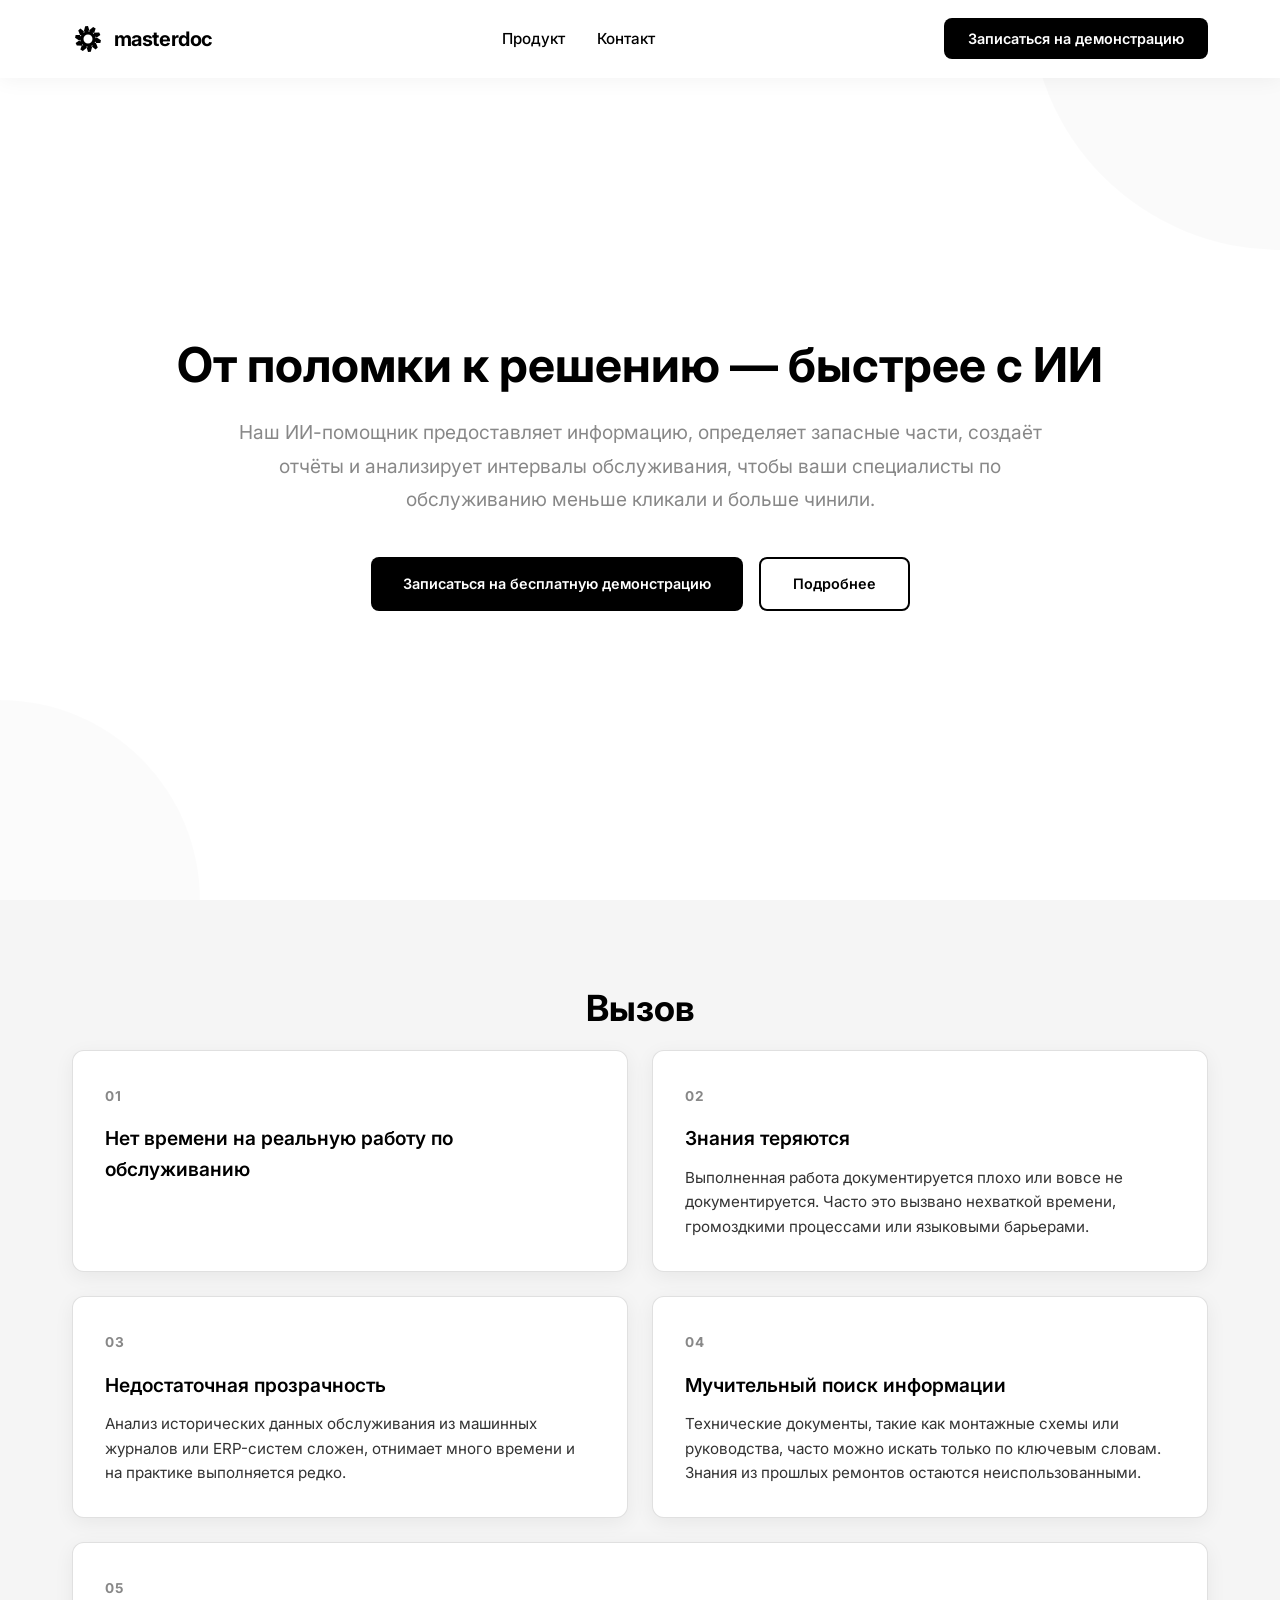
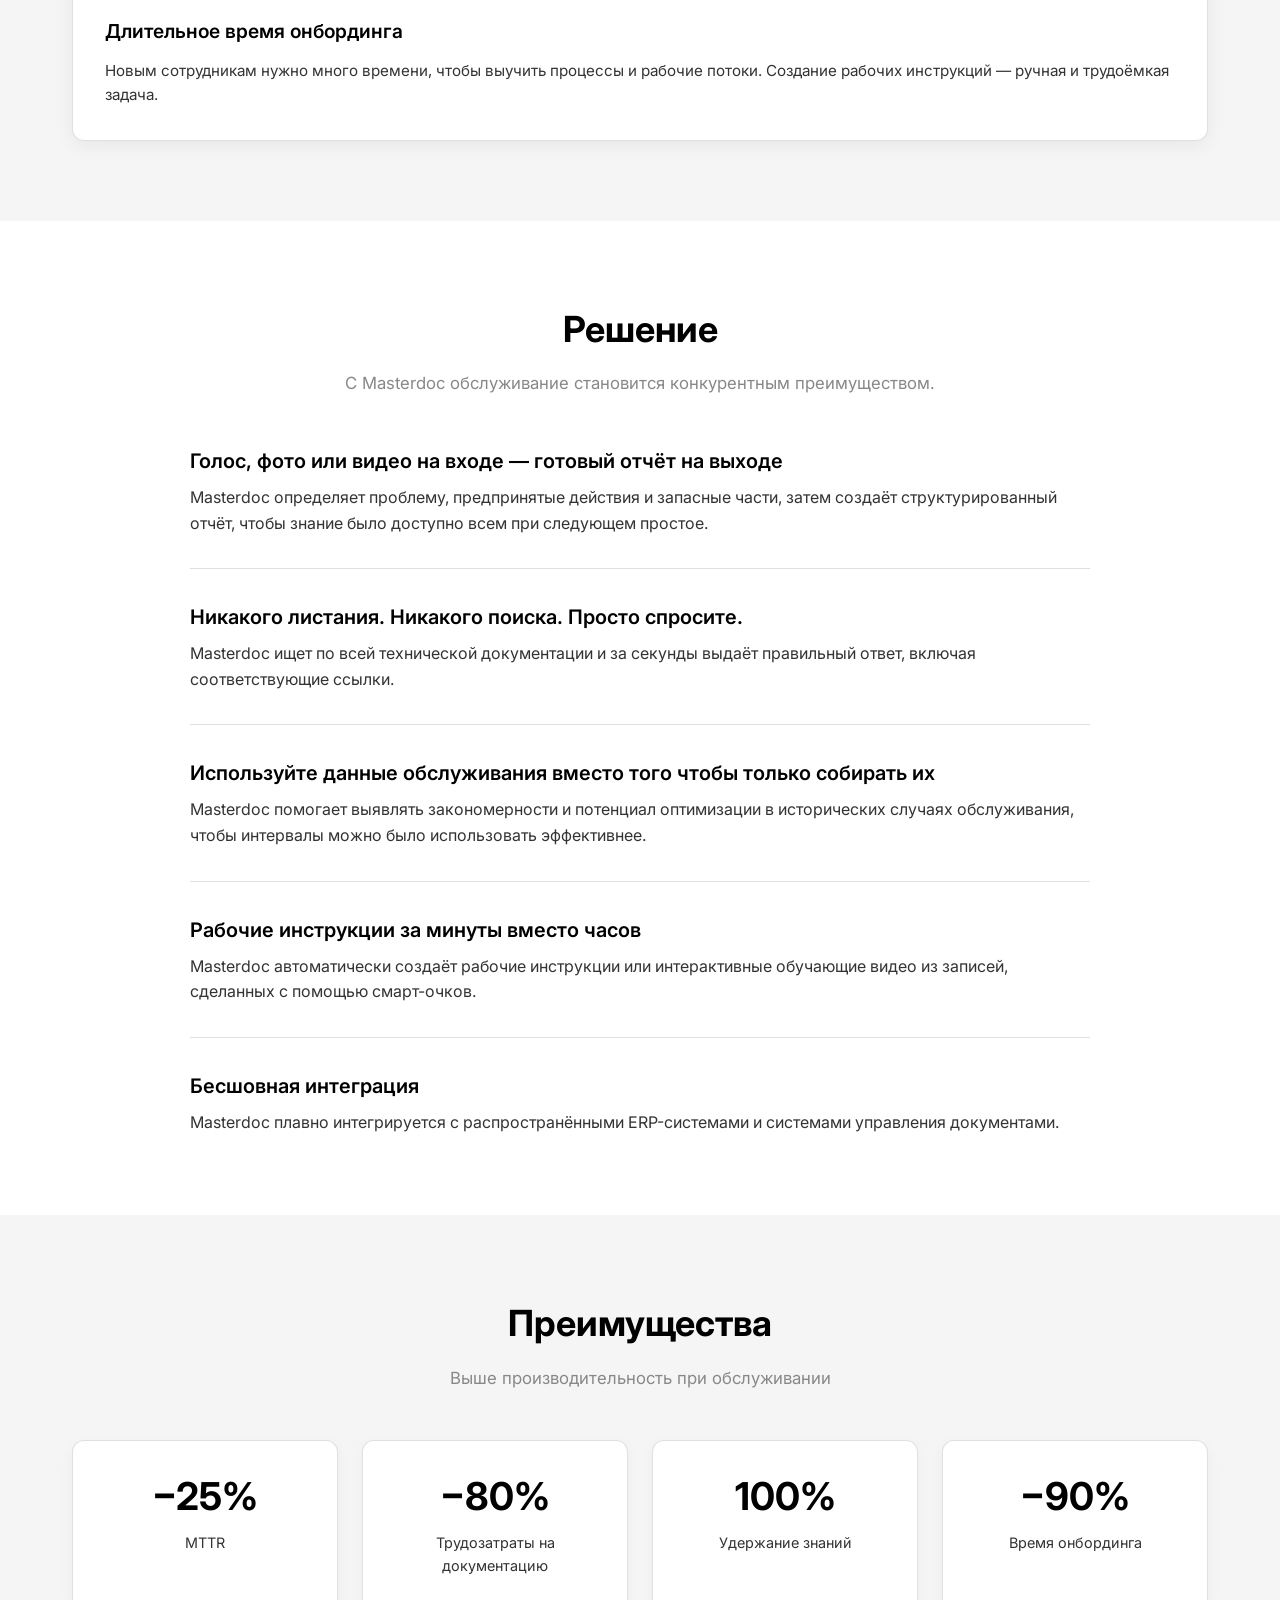
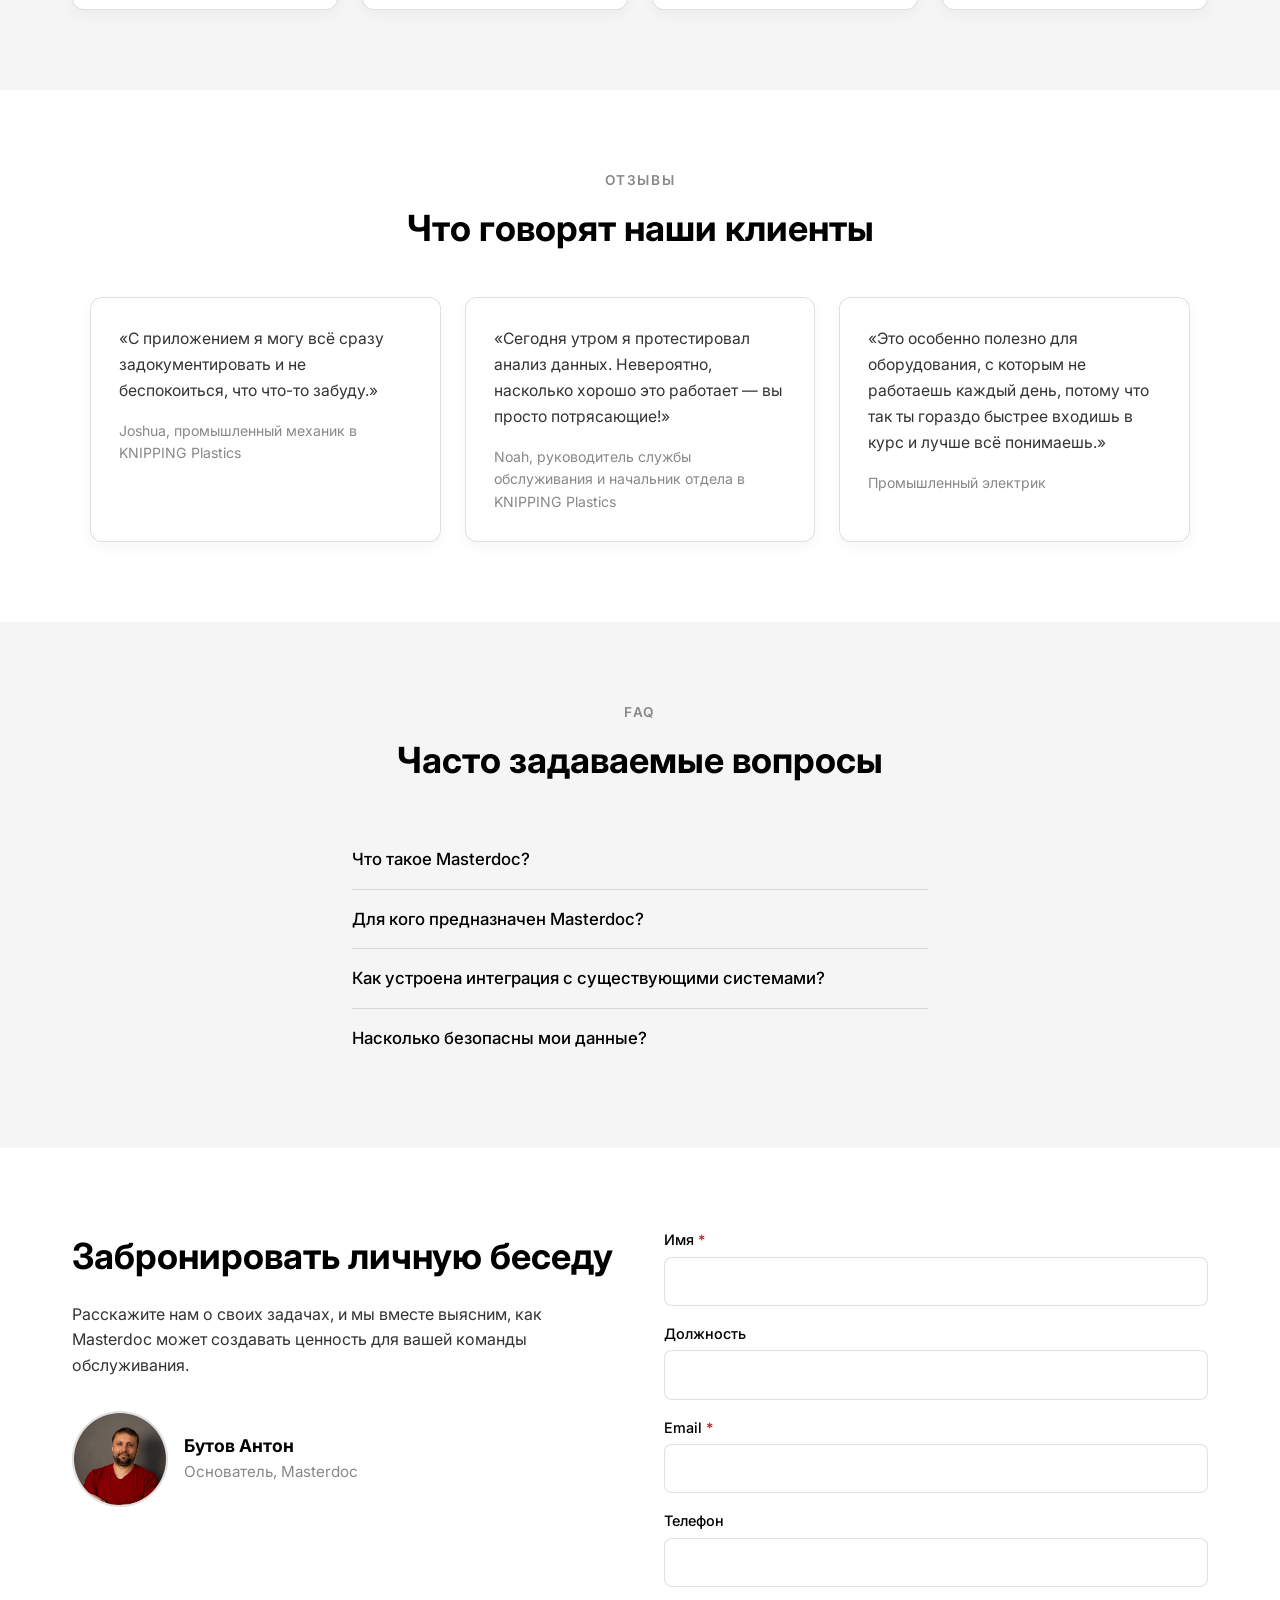
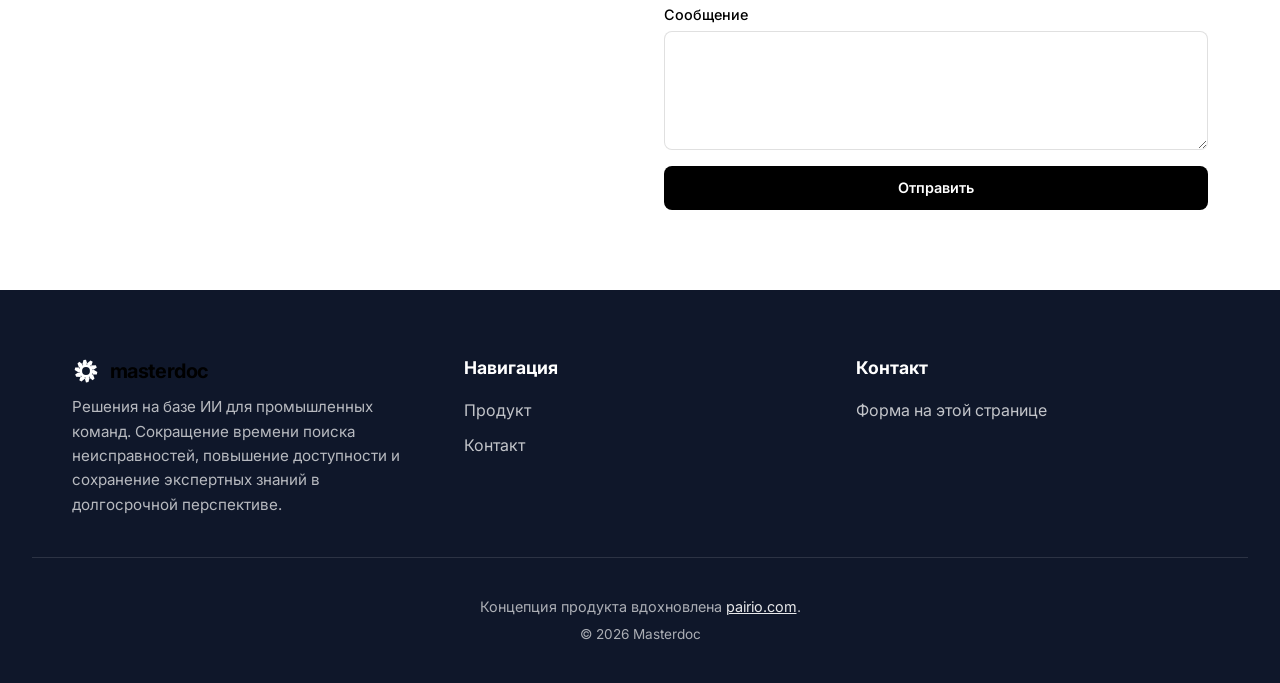
==== landing/index.html @ e567fb18 "feat: initial Masterdoc landing and CI deploy Add static site under landing/, nginx vhost template, " ====
<!DOCTYPE html>
<html lang="ru">
<head>
  <meta charset="UTF-8">
  <meta name="viewport" content="width=device-width, initial-scale=1.0">
  <title>Masterdoc — интеллектуальное обслуживание машин</title>
  <meta name="description" content="Решения на базе ИИ для промышленных команд. Сокращение времени поиска неисправностей, повышение доступности и сохранение экспертных знаний в долгосрочной перспективе.">
  <link rel="icon" type="image/svg+xml" href="assets/logo-mark.svg">
  <link rel="icon" href="favicon.ico" sizes="any">
  <link rel="icon" type="image/png" sizes="512x512" href="assets/icon-masterdoc-3d-bw.png">
  <link rel="apple-touch-icon" href="assets/favicon-192.png">
  <link rel="preconnect" href="https://fonts.googleapis.com">
  <link rel="preconnect" href="https://fonts.gstatic.com" crossorigin>
  <link href="https://fonts.googleapis.com/css2?family=Inter:wght@400;500;600;700&display=swap" rel="stylesheet">
  <link rel="stylesheet" href="styles.css">
</head>
<body>
  <a class="skip-link" href="#main-content">Перейти к содержанию</a>

  <header class="site-header">
    <nav class="nav" aria-label="Основная навигация">
      <a href="index.html" class="logo logo-with-mark" aria-label="Masterdoc — главная">
        <img src="assets/logo-mark.svg" alt="" width="32" height="38" decoding="async">
        <span>masterdoc</span>
      </a>
      <button type="button" class="mobile-menu-toggle" aria-label="Открыть меню" aria-expanded="false" aria-controls="nav-links">
        <span class="hamburger-line"></span>
        <span class="hamburger-line"></span>
        <span class="hamburger-line"></span>
      </button>
      <ul class="nav-links" id="nav-links">
        <li><a href="#solution">Продукт</a></li>
        <li><a href="#contact">Контакт</a></li>
      </ul>
      <div class="nav-actions">
        <a class="cta-button" href="#contact">Записаться на демонстрацию</a>
      </div>
    </nav>
  </header>

  <main id="main-content">
    <section class="hero" aria-labelledby="hero-title">
      <div class="hero-bg" aria-hidden="true"></div>
      <div class="hero-content">
        <h1 id="hero-title">От поломки к решению — быстрее с ИИ</h1>
        <p class="hero-lead">
          Наш ИИ-помощник предоставляет информацию, определяет запасные части, создаёт отчёты и анализирует интервалы обслуживания, чтобы ваши специалисты по обслуживанию меньше кликали и больше чинили.
        </p>
        <div class="hero-buttons">
          <a class="btn btn-primary" href="#contact">Записаться на бесплатную демонстрацию</a>
          <a class="btn btn-secondary" href="#challenge">Подробнее</a>
        </div>
      </div>
    </section>

    <section class="section section-alt" id="challenge" aria-labelledby="challenge-title">
      <div class="container">
        <h2 id="challenge-title" class="section-title">Вызов</h2>
        <div class="challenge-grid">
          <article class="challenge-card">
            <span class="challenge-num">01</span>
            <h3>Нет времени на реальную работу по обслуживанию</h3>
          </article>
          <article class="challenge-card">
            <span class="challenge-num">02</span>
            <h3>Знания теряются</h3>
            <p>Выполненная работа документируется плохо или вовсе не документируется. Часто это вызвано нехваткой времени, громоздкими процессами или языковыми барьерами.</p>
          </article>
          <article class="challenge-card">
            <span class="challenge-num">03</span>
            <h3>Недостаточная прозрачность</h3>
            <p>Анализ исторических данных обслуживания из машинных журналов или ERP-систем сложен, отнимает много времени и на практике выполняется редко.</p>
          </article>
          <article class="challenge-card">
            <span class="challenge-num">04</span>
            <h3>Мучительный поиск информации</h3>
            <p>Технические документы, такие как монтажные схемы или руководства, часто можно искать только по ключевым словам. Знания из прошлых ремонтов остаются неиспользованными.</p>
          </article>
          <article class="challenge-card challenge-card-wide">
            <span class="challenge-num">05</span>
            <h3>Длительное время онбординга</h3>
            <p>Новым сотрудникам нужно много времени, чтобы выучить процессы и рабочие потоки. Создание рабочих инструкций — ручная и трудоёмкая задача.</p>
          </article>
        </div>
      </div>
    </section>

    <section class="section" id="solution" aria-labelledby="solution-title">
      <div class="container">
        <h2 id="solution-title" class="section-title">Решение</h2>
        <p class="section-intro">С Masterdoc обслуживание становится конкурентным преимуществом.</p>

        <div class="solution-list">
          <article class="solution-item">
            <h3>Голос, фото или видео на входе — готовый отчёт на выходе</h3>
            <p>Masterdoc определяет проблему, предпринятые действия и запасные части, затем создаёт структурированный отчёт, чтобы знание было доступно всем при следующем простое.</p>
          </article>
          <article class="solution-item">
            <h3>Никакого листания. Никакого поиска. Просто спросите.</h3>
            <p>Masterdoc ищет по всей технической документации и за секунды выдаёт правильный ответ, включая соответствующие ссылки.</p>
          </article>
          <article class="solution-item">
            <h3>Используйте данные обслуживания вместо того чтобы только собирать их</h3>
            <p>Masterdoc помогает выявлять закономерности и потенциал оптимизации в исторических случаях обслуживания, чтобы интервалы можно было использовать эффективнее.</p>
          </article>
          <article class="solution-item">
            <h3>Рабочие инструкции за минуты вместо часов</h3>
            <p>Masterdoc автоматически создаёт рабочие инструкции или интерактивные обучающие видео из записей, сделанных с помощью смарт-очков.</p>
          </article>
          <article class="solution-item">
            <h3>Бесшовная интеграция</h3>
            <p>Masterdoc плавно интегрируется с распространёнными ERP-системами и системами управления документами.</p>
          </article>
        </div>
      </div>
    </section>

    <section class="section section-alt" id="benefits" aria-labelledby="benefits-title">
      <div class="container">
        <h2 id="benefits-title" class="section-title">Преимущества</h2>
        <p class="section-intro">Выше производительность при обслуживании</p>
        <div class="benefits-grid">
          <div class="benefit-card">
            <div class="benefit-stat">−25%</div>
            <p class="benefit-label">MTTR</p>
          </div>
          <div class="benefit-card">
            <div class="benefit-stat">−80%</div>
            <p class="benefit-label">Трудозатраты на документацию</p>
          </div>
          <div class="benefit-card">
            <div class="benefit-stat">100%</div>
            <p class="benefit-label">Удержание знаний</p>
          </div>
          <div class="benefit-card">
            <div class="benefit-stat">−90%</div>
            <p class="benefit-label">Время онбординга</p>
          </div>
        </div>
      </div>
    </section>

    <section class="section" id="testimonials" aria-labelledby="testimonials-title">
      <div class="container">
        <p class="section-eyebrow">Отзывы</p>
        <h2 id="testimonials-title" class="section-title">Что говорят наши клиенты</h2>
        <div class="testimonials-grid">
          <blockquote class="testimonial-card">
            <p>«С приложением я могу всё сразу задокументировать и не беспокоиться, что что-то забуду.»</p>
            <footer>Joshua, промышленный механик в KNIPPING Plastics</footer>
          </blockquote>
          <blockquote class="testimonial-card">
            <p>«Сегодня утром я протестировал анализ данных. Невероятно, насколько хорошо это работает — вы просто потрясающие!»</p>
            <footer>Noah, руководитель службы обслуживания и начальник отдела в KNIPPING Plastics</footer>
          </blockquote>
          <blockquote class="testimonial-card">
            <p>«Это особенно полезно для оборудования, с которым не работаешь каждый день, потому что так ты гораздо быстрее входишь в курс и лучше всё понимаешь.»</p>
            <footer>Промышленный электрик</footer>
          </blockquote>
        </div>
      </div>
    </section>

    <section class="section section-alt" id="faq" aria-labelledby="faq-title">
      <div class="container container-narrow">
        <p class="section-eyebrow">FAQ</p>
        <h2 id="faq-title" class="section-title">Часто задаваемые вопросы</h2>
        <ul class="faq-questions" role="list">
          <li>Что такое Masterdoc?</li>
          <li>Для кого предназначен Masterdoc?</li>
          <li>Как устроена интеграция с существующими системами?</li>
          <li>Насколько безопасны мои данные?</li>
        </ul>
      </div>
    </section>

    <section class="section section-contact" id="contact" aria-labelledby="contact-title">
      <div class="container contact-grid">
        <div class="contact-copy">
          <h2 id="contact-title">Забронировать личную беседу</h2>
          <p>Расскажите нам о своих задачах, и мы вместе выясним, как Masterdoc может создавать ценность для вашей команды обслуживания.</p>
          <div class="contact-person">
            <img src="assets/founder.png" alt="Портрет: Бутов Антон" width="96" height="96" loading="lazy" decoding="async">
            <div>
              <div class="contact-name">Бутов Антон</div>
              <div class="contact-role">Основатель, Masterdoc</div>
            </div>
          </div>
        </div>
        <form class="contact-form" action="https://formspree.io/f/maqvkbob" method="POST">
          <input type="hidden" name="_subject" value="Masterdoc: заявка с лендинга">
          <input type="hidden" name="_next" value="https://masterdoc.pro/thanks.html">
          <label class="form-field">
            <span>Имя <span class="req">*</span></span>
            <input type="text" name="name" required autocomplete="name">
          </label>
          <label class="form-field">
            <span>Должность</span>
            <input type="text" name="job_title" autocomplete="organization-title">
          </label>
          <label class="form-field">
            <span>Email <span class="req">*</span></span>
            <input type="email" name="email" required autocomplete="email">
          </label>
          <label class="form-field">
            <span>Телефон</span>
            <input type="tel" name="phone" autocomplete="tel">
          </label>
          <label class="form-field">
            <span>Сообщение</span>
            <textarea name="message" rows="4"></textarea>
          </label>
          <input type="text" name="_gotcha" class="honeypot" tabindex="-1" autocomplete="off" aria-hidden="true">
          <button type="submit" class="btn btn-primary btn-block">Отправить</button>
        </form>
      </div>
    </section>
  </main>

  <footer class="site-footer">
    <div class="container footer-grid">
      <div class="footer-brand">
        <div class="logo logo-footer">
          <img src="assets/logo-mark.svg" alt="" width="28" height="34" decoding="async">
          <span>masterdoc</span>
        </div>
        <p>Решения на базе ИИ для промышленных команд. Сокращение времени поиска неисправностей, повышение доступности и сохранение экспертных знаний в долгосрочной перспективе.</p>
      </div>
      <div class="footer-section">
        <h4>Навигация</h4>
        <ul>
          <li><a href="#solution">Продукт</a></li>
          <li><a href="#contact">Контакт</a></li>
        </ul>
      </div>
      <div class="footer-section">
        <h4>Контакт</h4>
        <p><a href="#contact">Форма на этой странице</a></p>
      </div>
    </div>
    <div class="footer-bottom">
      <p>Концепция продукта вдохновлена <a href="https://pairio.com/" rel="noopener noreferrer">pairio.com</a>.</p>
      <p class="footer-copy">© <span id="year"></span> Masterdoc</p>
    </div>
  </footer>

  <script src="main.js" defer></script>
</body>
</html>
---- landing/styles.css ----
/* Masterdoc landing — pairio-inspired layout, Russian copy */

:root {
  --primary: #1a1a1a;
  --secondary: #333333;
  --dark: #0f172a;
  --text: #000000;
  --gray: #888888;
  --light: #f5f5f5;
  --white: #ffffff;
  --border: rgba(0, 0, 0, 0.12);
  --shadow: 0 2px 20px rgba(0, 0, 0, 0.05);
  --radius: 8px;
  --container: 1200px;
  --header-h: 80px;
}

*,
*::before,
*::after {
  box-sizing: border-box;
}

html {
  scroll-behavior: smooth;
}

body {
  margin: 0;
  font-family: Inter, -apple-system, BlinkMacSystemFont, "Segoe UI", Roboto, sans-serif;
  line-height: 1.6;
  color: var(--text);
  overflow-x: hidden;
}

.skip-link {
  position: absolute;
  left: -9999px;
  top: auto;
  width: 1px;
  height: 1px;
  overflow: hidden;
}

.skip-link:focus {
  position: fixed;
  left: 1rem;
  top: 1rem;
  z-index: 2000;
  width: auto;
  height: auto;
  padding: 0.75rem 1rem;
  background: var(--dark);
  color: #fff;
  border-radius: var(--radius);
}

/* Header */
.site-header {
  position: fixed;
  width: 100%;
  top: 0;
  z-index: 1000;
  background: rgba(255, 255, 255, 0.95);
  backdrop-filter: blur(10px);
  box-shadow: var(--shadow);
}

.nav {
  max-width: var(--container);
  margin: 0 auto;
  padding: 1.25rem 2rem;
  display: flex;
  align-items: center;
  justify-content: space-between;
  gap: 1rem;
}

.logo {
  text-decoration: none;
  font-weight: 700;
  font-size: 1.25rem;
  letter-spacing: -0.02em;
  color: var(--text);
  display: inline-flex;
  align-items: center;
  gap: 0.6rem;
}

.logo img {
  display: block;
  flex-shrink: 0;
}

.logo:hover {
  color: var(--primary);
}

.nav-links {
  display: flex;
  gap: 2rem;
  list-style: none;
  margin: 0;
  padding: 0;
  align-items: center;
}

.nav-links a {
  text-decoration: none;
  color: var(--text);
  font-weight: 500;
  font-size: 0.95rem;
}

.nav-links a:hover {
  color: var(--primary);
}

.nav-actions .cta-button {
  padding: 0.75rem 1.5rem;
  background: var(--text);
  color: #fff;
  border-radius: var(--radius);
  font-weight: 600;
  text-decoration: none;
  font-size: 0.9rem;
  transition: transform 0.2s ease, box-shadow 0.2s ease, background 0.2s ease;
  white-space: nowrap;
}

.nav-actions .cta-button:hover {
  background: var(--secondary);
  transform: translateY(-2px);
  box-shadow: 0 10px 30px rgba(0, 0, 0, 0.15);
}

.mobile-menu-toggle {
  display: none;
  flex-direction: column;
  justify-content: center;
  gap: 5px;
  width: 44px;
  height: 44px;
  padding: 0;
  border: none;
  background: transparent;
  cursor: pointer;
  z-index: 1001;
}

.hamburger-line {
  display: block;
  width: 24px;
  height: 3px;
  background: var(--text);
  border-radius: 2px;
  transition: transform 0.3s ease, opacity 0.3s ease;
}

.mobile-menu-toggle[aria-expanded="true"] .hamburger-line:nth-child(1) {
  transform: rotate(45deg) translate(6px, 6px);
}

.mobile-menu-toggle[aria-expanded="true"] .hamburger-line:nth-child(2) {
  opacity: 0;
}

.mobile-menu-toggle[aria-expanded="true"] .hamburger-line:nth-child(3) {
  transform: rotate(-45deg) translate(6px, -6px);
}

@media (max-width: 768px) {
  .mobile-menu-toggle {
    display: flex;
    margin-left: auto;
  }

  .nav-links {
    position: fixed;
    top: var(--header-h);
    left: 0;
    width: 100%;
    background: rgba(255, 255, 255, 0.98);
    backdrop-filter: blur(10px);
    flex-direction: column;
    padding: 1.5rem 2rem 2rem;
    gap: 0;
    box-shadow: 0 10px 30px rgba(0, 0, 0, 0.1);
    transform: translateX(-100%);
    transition: transform 0.3s ease;
    align-items: stretch;
  }

  .nav-links.is-open {
    transform: translateX(0);
  }

  .nav-links li {
    border-bottom: 1px solid rgba(0, 0, 0, 0.08);
  }

  .nav-links a {
    display: block;
    padding: 1rem 0;
    font-size: 1.05rem;
  }

  .nav-actions {
    display: none;
  }
}

/* Hero */
.hero {
  min-height: 100vh;
  display: flex;
  flex-direction: column;
  align-items: center;
  justify-content: center;
  background: var(--white);
  position: relative;
  overflow: hidden;
  padding: calc(var(--header-h) + 2rem) 1.5rem 4rem;
}

.hero-bg {
  position: absolute;
  inset: 0;
  pointer-events: none;
  z-index: 0;
}

.hero-bg::before,
.hero-bg::after {
  content: "";
  position: absolute;
  border-radius: 50%;
  pointer-events: none;
}

.hero-bg::before {
  width: 500px;
  height: 500px;
  background: rgba(0, 0, 0, 0.02);
  top: -250px;
  right: -250px;
  animation: float 20s infinite ease-in-out;
}

.hero-bg::after {
  width: 400px;
  height: 400px;
  background: rgba(0, 0, 0, 0.015);
  bottom: -200px;
  left: -200px;
  animation: float 15s infinite ease-in-out reverse;
}

@keyframes float {
  0%,
  100% {
    transform: translateY(0) rotate(0);
  }
  50% {
    transform: translateY(-20px) rotate(10deg);
  }
}

.hero-content {
  position: relative;
  z-index: 1;
  max-width: 1000px;
  text-align: center;
  width: 100%;
}

.hero h1 {
  font-size: clamp(2rem, 4vw, 3rem);
  font-weight: 700;
  line-height: 1.15;
  margin: 0 0 1.5rem;
  color: var(--text);
}

.hero-lead {
  font-size: clamp(1rem, 2vw, 1.2rem);
  color: var(--gray);
  margin: 0 auto 2.5rem;
  max-width: 52rem;
  line-height: 1.75;
}

.hero-buttons {
  display: flex;
  flex-wrap: wrap;
  gap: 1rem;
  justify-content: center;
}

.btn {
  display: inline-flex;
  align-items: center;
  justify-content: center;
  padding: 0.85rem 2rem;
  font-size: 0.9rem;
  font-weight: 600;
  border-radius: var(--radius);
  text-decoration: none;
  border: none;
  cursor: pointer;
  font-family: inherit;
  transition: transform 0.2s ease, box-shadow 0.2s ease, background 0.2s ease, color 0.2s ease;
}

.btn-primary {
  background: var(--text);
  color: #fff;
}

.btn-primary:hover {
  background: var(--secondary);
  transform: translateY(-2px);
  box-shadow: 0 10px 30px rgba(0, 0, 0, 0.15);
}

.btn-secondary {
  background: transparent;
  color: var(--text);
  border: 2px solid var(--text);
}

.btn-secondary:hover {
  background: rgba(0, 0, 0, 0.04);
  transform: translateY(-2px);
}

.btn-block {
  width: 100%;
}

/* Sections */
.container {
  max-width: var(--container);
  margin: 0 auto;
  padding: 0 2rem;
}

.container-narrow {
  max-width: 720px;
}

.section {
  padding: 5rem 0;
}

.section-alt {
  background: var(--light);
}

.section-title {
  font-size: clamp(1.75rem, 3vw, 2.25rem);
  font-weight: 700;
  margin: 0 0 0.75rem;
  text-align: center;
}

.section-intro {
  text-align: center;
  color: var(--gray);
  max-width: 42rem;
  margin: 0 auto 3rem;
  font-size: 1.05rem;
}

.section-eyebrow {
  text-align: center;
  font-size: 0.85rem;
  font-weight: 600;
  letter-spacing: 0.12em;
  text-transform: uppercase;
  color: var(--gray);
  margin: 0 0 0.5rem;
}

.section-title + .section-intro,
.section-eyebrow + .section-title {
  margin-top: 0;
}

.section-eyebrow + .section-title {
  margin-bottom: 2.5rem;
}

#testimonials .section-title {
  margin-bottom: 2.5rem;
}

/* Testimonials */
.testimonials-grid {
  display: grid;
  grid-template-columns: repeat(3, 1fr);
  gap: 1.5rem;
  max-width: 1100px;
  margin: 0 auto;
}

.testimonial-card {
  margin: 0;
  padding: 1.75rem;
  background: var(--white);
  border-radius: 12px;
  border: 1px solid var(--border);
  box-shadow: 0 5px 15px rgba(0, 0, 0, 0.04);
}

.testimonial-card p {
  margin: 0 0 1rem;
  font-size: 0.98rem;
  line-height: 1.65;
  color: var(--secondary);
}

.testimonial-card footer {
  font-size: 0.88rem;
  color: var(--gray);
  font-style: normal;
}

@media (max-width: 900px) {
  .testimonials-grid {
    grid-template-columns: 1fr;
  }
}

/* FAQ — только вопросы */
.faq-questions {
  list-style: none;
  padding: 0;
  margin: 0;
  max-width: 36rem;
  margin-left: auto;
  margin-right: auto;
}

.faq-questions li {
  padding: 1rem 0;
  border-bottom: 1px solid var(--border);
  font-weight: 500;
  font-size: 1.05rem;
}

.faq-questions li:last-child {
  border-bottom: none;
}

.challenge-grid {
  display: grid;
  grid-template-columns: repeat(2, 1fr);
  gap: 1.5rem;
}

.challenge-card {
  background: var(--white);
  border-radius: 12px;
  padding: 2rem;
  box-shadow: 0 5px 20px rgba(0, 0, 0, 0.06);
  border: 1px solid var(--border);
}

.challenge-card-wide {
  grid-column: 1 / -1;
}

.challenge-num {
  display: inline-block;
  font-size: 0.85rem;
  font-weight: 700;
  letter-spacing: 0.08em;
  color: var(--gray);
  margin-bottom: 1rem;
}

.challenge-card h3 {
  margin: 0 0 0.75rem;
  font-size: 1.2rem;
  font-weight: 600;
}

.challenge-card h3:last-child {
  margin-bottom: 0;
}

.challenge-card p {
  margin: 0;
  color: var(--secondary);
  font-size: 0.95rem;
}

@media (max-width: 700px) {
  .challenge-grid {
    grid-template-columns: 1fr;
  }

  .challenge-card-wide {
    grid-column: auto;
  }
}

/* Solution */
.solution-list {
  display: flex;
  flex-direction: column;
  gap: 2rem;
  max-width: 900px;
  margin: 0 auto;
}

.solution-item {
  padding-bottom: 2rem;
  border-bottom: 1px solid var(--border);
}

.solution-item:last-child {
  border-bottom: none;
  padding-bottom: 0;
}

.solution-item h3 {
  margin: 0 0 0.5rem;
  font-size: 1.25rem;
  font-weight: 600;
}

.solution-item p {
  margin: 0;
  color: var(--secondary);
}

/* Benefits */
.benefits-grid {
  display: grid;
  grid-template-columns: repeat(4, 1fr);
  gap: 1.5rem;
}

.benefit-card {
  background: var(--white);
  border-radius: 12px;
  padding: 2rem 1.5rem;
  text-align: center;
  border: 1px solid var(--border);
  box-shadow: 0 5px 15px rgba(0, 0, 0, 0.04);
}

.benefit-stat {
  font-size: clamp(1.75rem, 3vw, 2.5rem);
  font-weight: 700;
  margin-bottom: 0.75rem;
  color: var(--text);
  line-height: 1.2;
}

.benefit-label {
  margin: 0;
  font-size: 0.9rem;
  color: var(--secondary);
}

@media (max-width: 900px) {
  .benefits-grid {
    grid-template-columns: repeat(2, 1fr);
  }
}

@media (max-width: 520px) {
  .benefits-grid {
    grid-template-columns: 1fr;
  }
}

/* FAQ */
.faq {
  display: flex;
  flex-direction: column;
  gap: 0.75rem;
}

.faq-item {
  background: var(--white);
  border: 1px solid var(--border);
  border-radius: var(--radius);
  padding: 0 1rem;
}

.faq-item summary {
  cursor: pointer;
  font-weight: 600;
  padding: 1rem 0;
  list-style: none;
}

.faq-item summary::-webkit-details-marker {
  display: none;
}

.faq-item summary::after {
  content: "+";
  float: right;
  font-weight: 400;
  color: var(--gray);
}

.faq-item[open] summary::after {
  content: "−";
}

.faq-item p {
  margin: 0 0 1rem;
  color: var(--secondary);
  font-size: 0.95rem;
}

/* Contact */
.section-contact {
  background: var(--white);
}

.contact-grid {
  display: grid;
  grid-template-columns: 1fr 1fr;
  gap: 3rem;
  align-items: start;
}

.contact-copy h2 {
  margin: 0 0 1rem;
  font-size: clamp(1.75rem, 3vw, 2.25rem);
}

.contact-copy > p {
  margin: 0 0 2rem;
  color: var(--secondary);
}

.contact-person {
  display: flex;
  align-items: center;
  gap: 1rem;
}

.contact-person img {
  width: 96px;
  height: 96px;
  border-radius: 50%;
  object-fit: cover;
  border: 2px solid var(--border);
}

.contact-name {
  font-weight: 700;
  font-size: 1.1rem;
}

.contact-role {
  color: var(--gray);
  font-size: 0.95rem;
}

.contact-form {
  display: flex;
  flex-direction: column;
  gap: 1rem;
}

.form-field {
  display: flex;
  flex-direction: column;
  gap: 0.35rem;
  font-size: 0.9rem;
  font-weight: 500;
}

.form-field input,
.form-field textarea {
  padding: 0.75rem 1rem;
  border: 1px solid var(--border);
  border-radius: var(--radius);
  font: inherit;
  color: var(--text);
}

.form-field input:focus,
.form-field textarea:focus {
  outline: 2px solid rgba(0, 0, 0, 0.15);
  outline-offset: 1px;
}

.req {
  color: #b91c1c;
}

.honeypot {
  position: absolute;
  left: -9999px;
  width: 1px;
  height: 1px;
  opacity: 0;
}

@media (max-width: 900px) {
  .contact-grid {
    grid-template-columns: 1fr;
  }
}

/* Footer */
.site-footer {
  background: var(--dark);
  color: #fff;
  padding: 4rem 2rem 2rem;
}

.footer-grid {
  display: grid;
  grid-template-columns: repeat(auto-fit, minmax(220px, 1fr));
  gap: 2.5rem;
  margin-bottom: 2.5rem;
}

.logo-footer img {
  filter: invert(1);
}

.footer-brand p {
  color: rgba(255, 255, 255, 0.7);
  margin: 0;
  font-size: 0.95rem;
}

.footer-section h4 {
  margin: 0 0 1rem;
  font-size: 1.1rem;
}

.footer-section ul {
  list-style: none;
  padding: 0;
  margin: 0;
}

.footer-section li {
  margin-bottom: 0.6rem;
}

.footer-section a {
  color: rgba(255, 255, 255, 0.75);
  text-decoration: none;
}

.footer-section a:hover {
  color: #fff;
}

.footer-bottom {
  text-align: center;
  padding-top: 2rem;
  border-top: 1px solid rgba(255, 255, 255, 0.12);
  color: rgba(255, 255, 255, 0.65);
  font-size: 0.9rem;
}

.footer-bottom a {
  color: rgba(255, 255, 255, 0.9);
}

.footer-bottom p {
  margin: 0.35rem 0;
}

.footer-copy {
  font-size: 0.85rem;
}
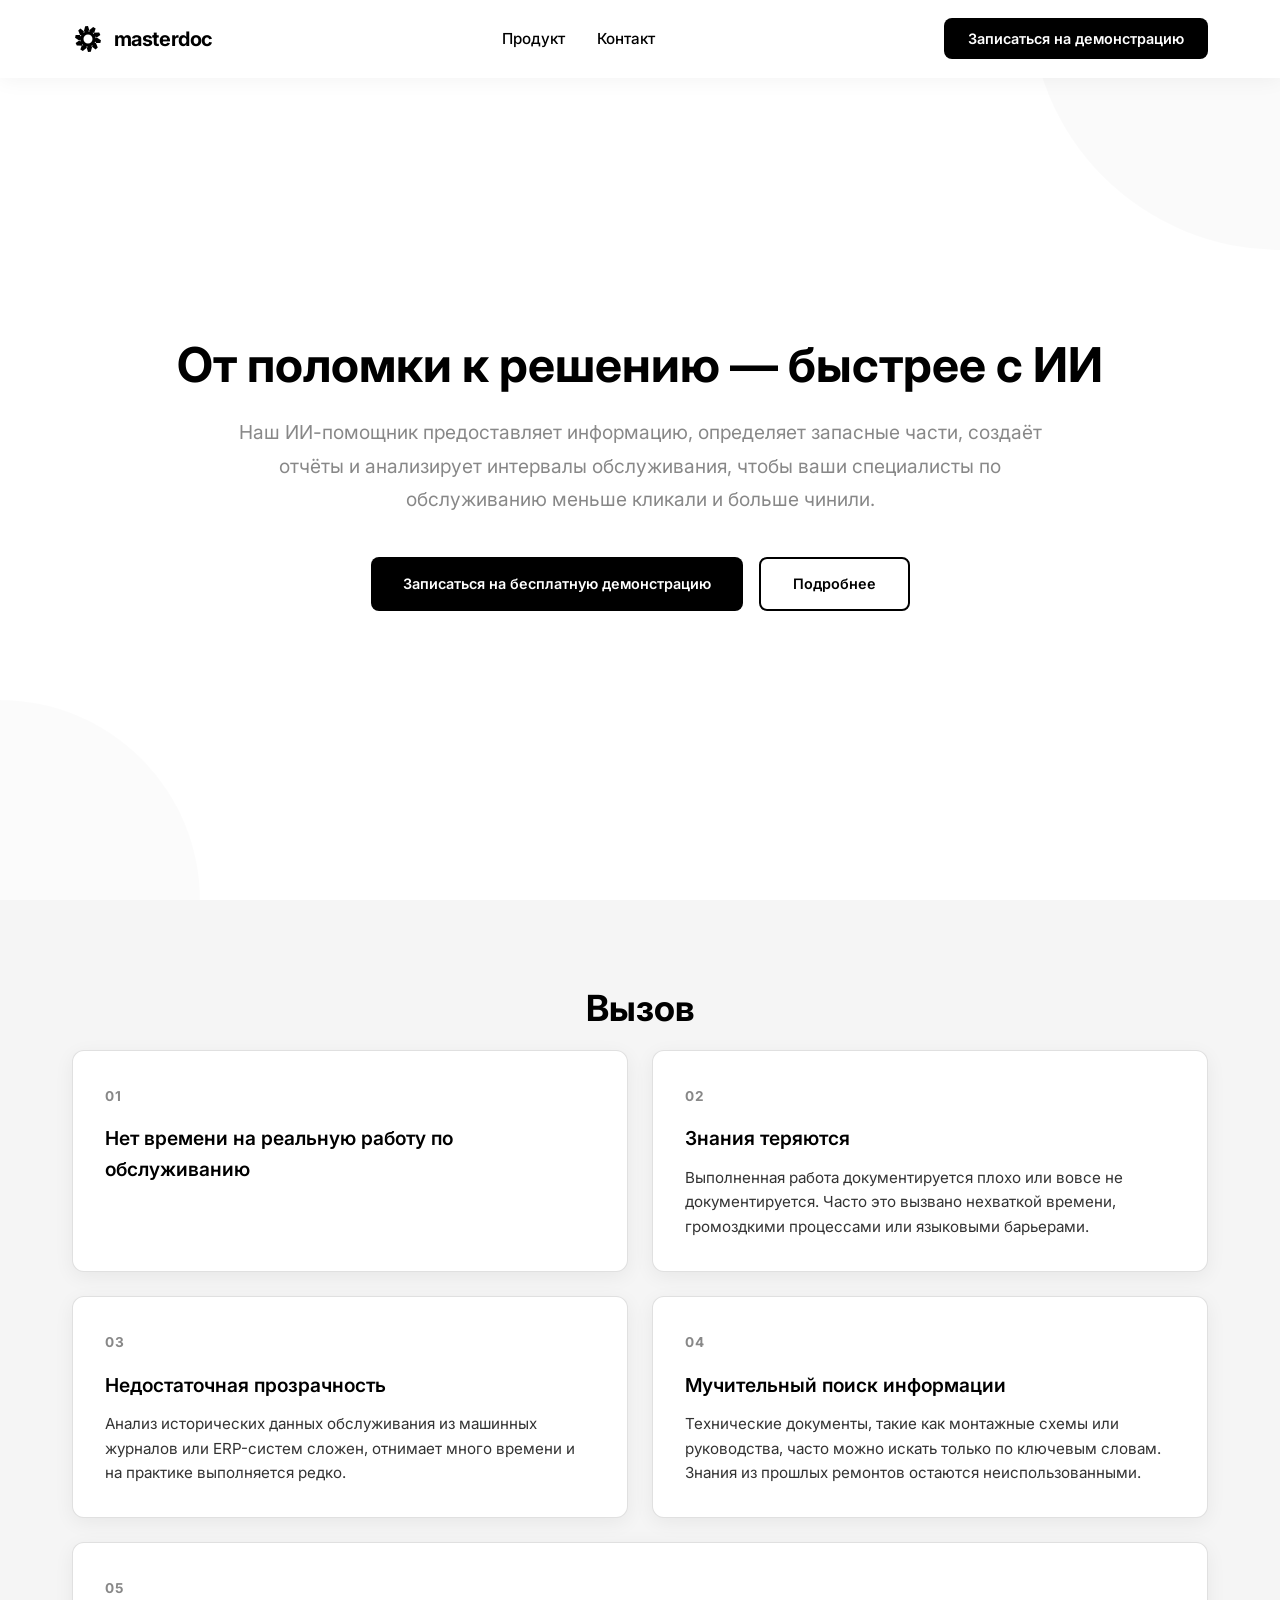
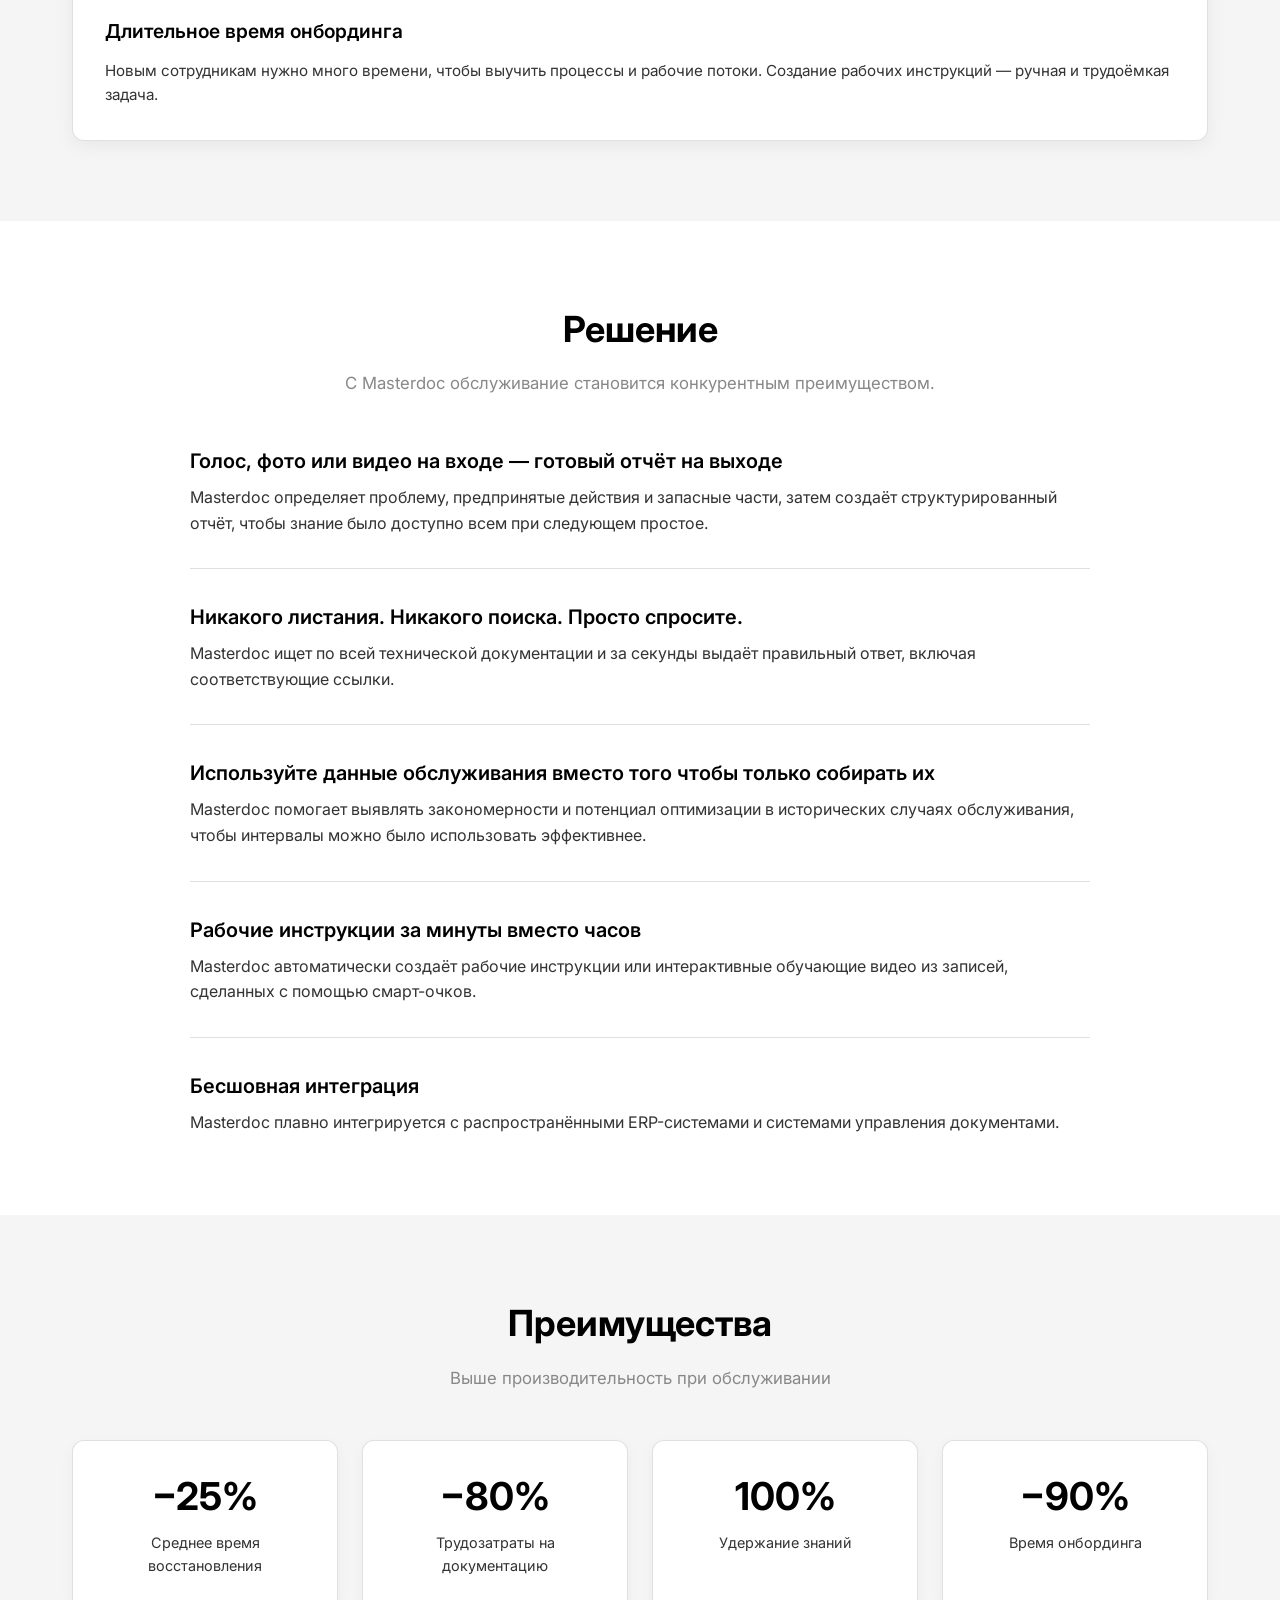
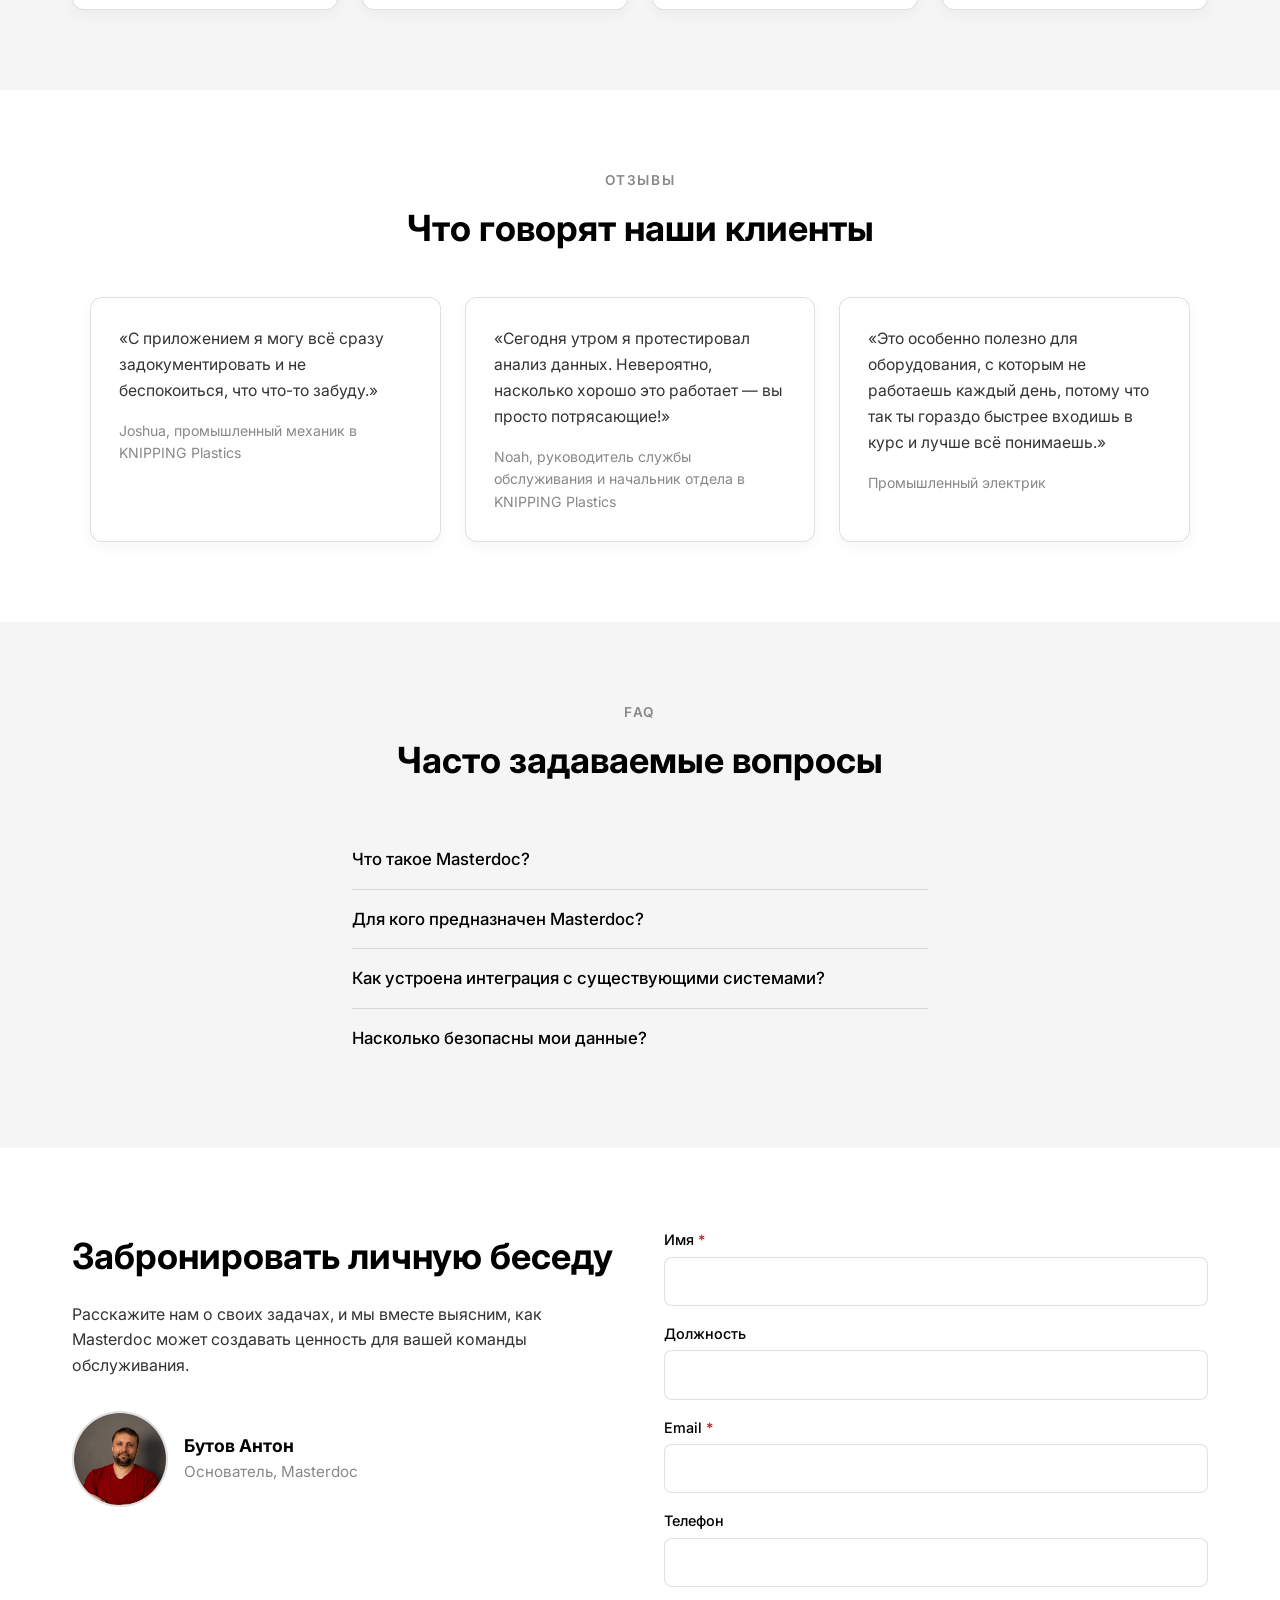
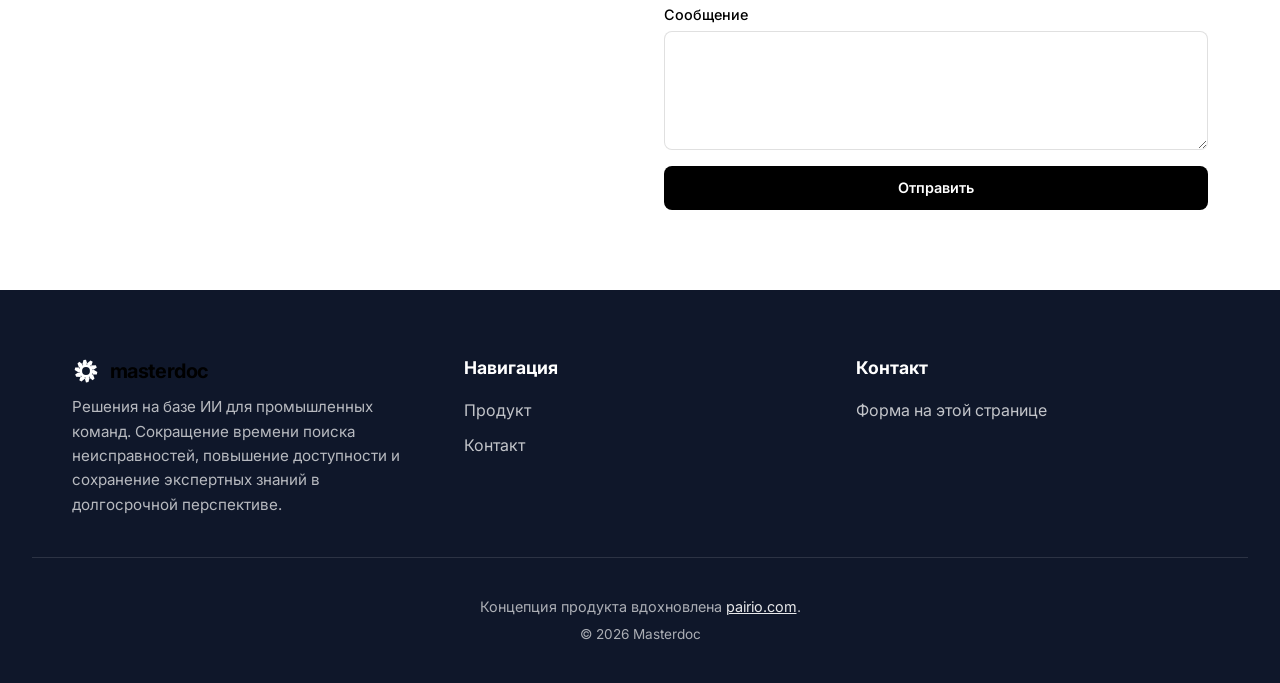
==== commit 1573ca66: "fix(landing): replace MTTR label with Russian equivalent Co-authored-by: Cursor <cursoragent@cursor." ====
--- a/landing/index.html
+++ b/landing/index.html
@@ -122,7 +122,7 @@
         <div class="benefits-grid">
           <div class="benefit-card">
             <div class="benefit-stat">−25%</div>
-            <p class="benefit-label">MTTR</p>
+            <p class="benefit-label">Среднее время восстановления</p>
           </div>
           <div class="benefit-card">
             <div class="benefit-stat">−80%</div>
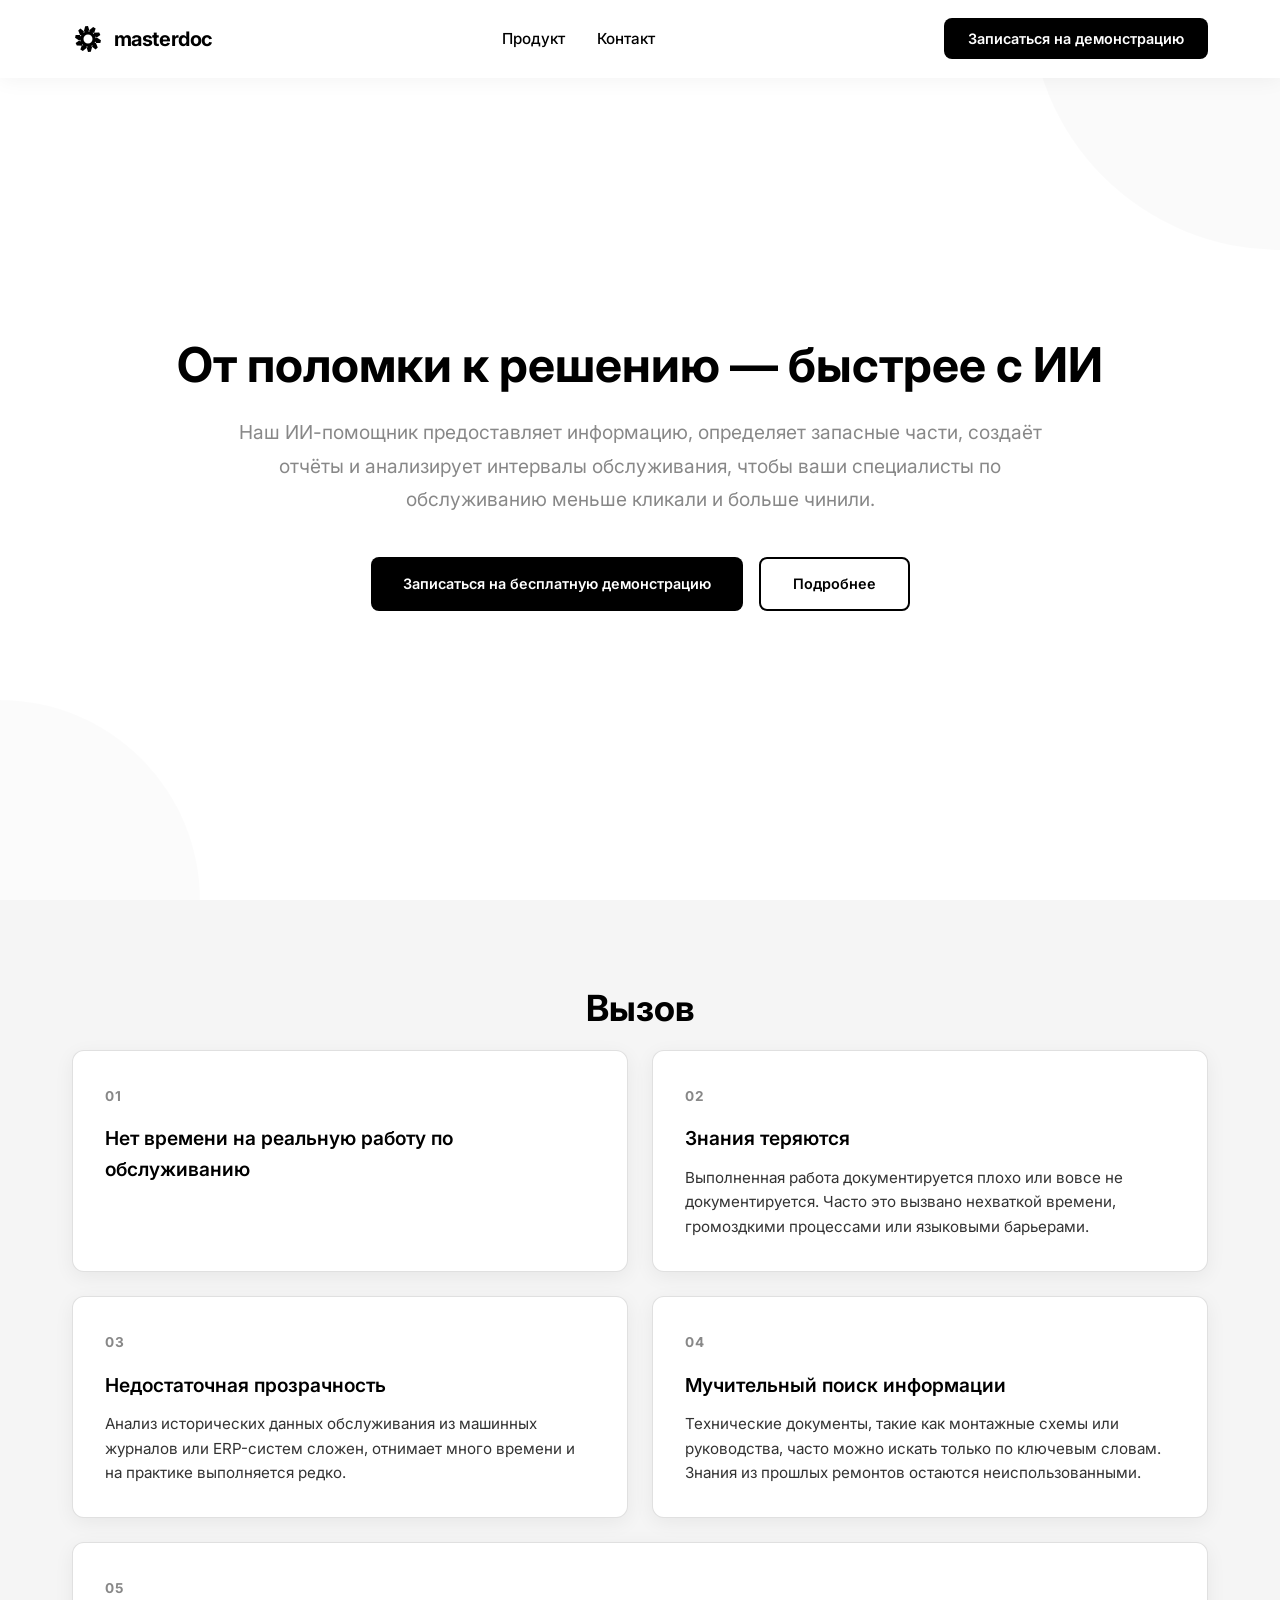
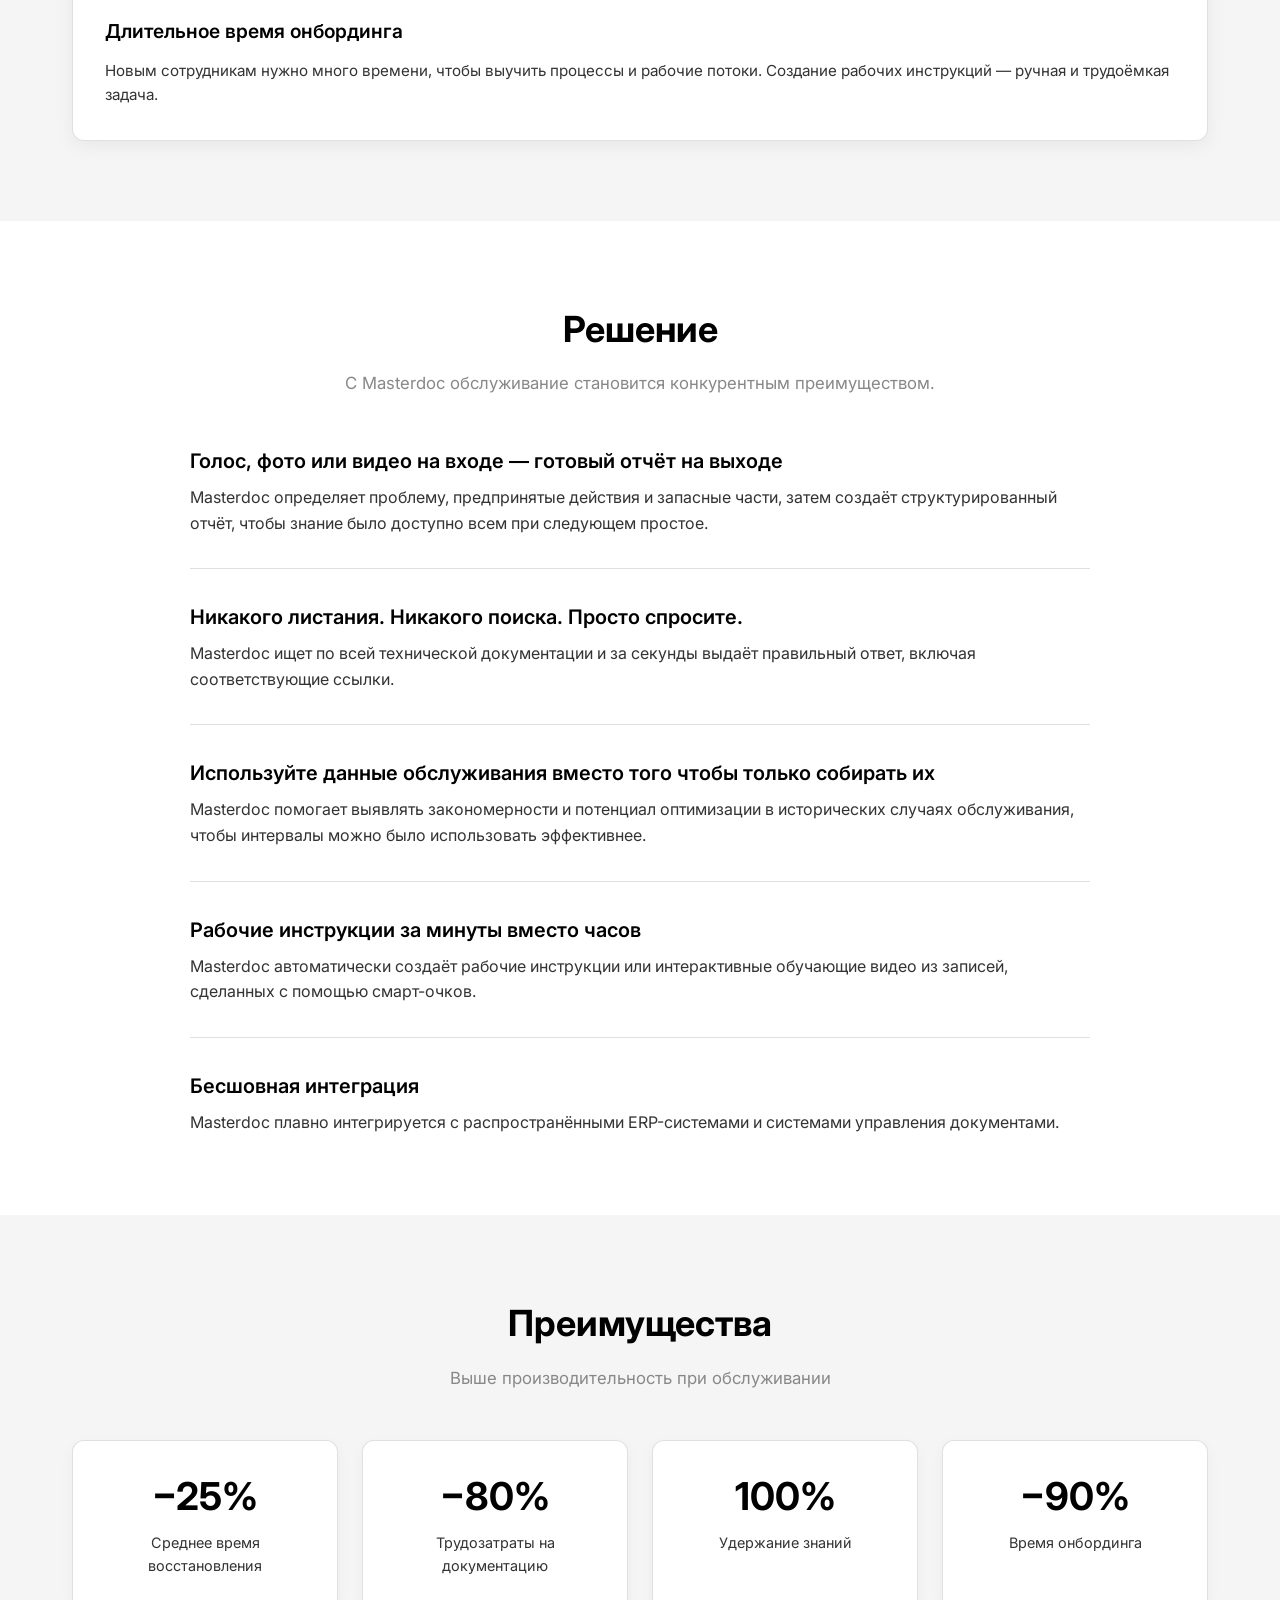
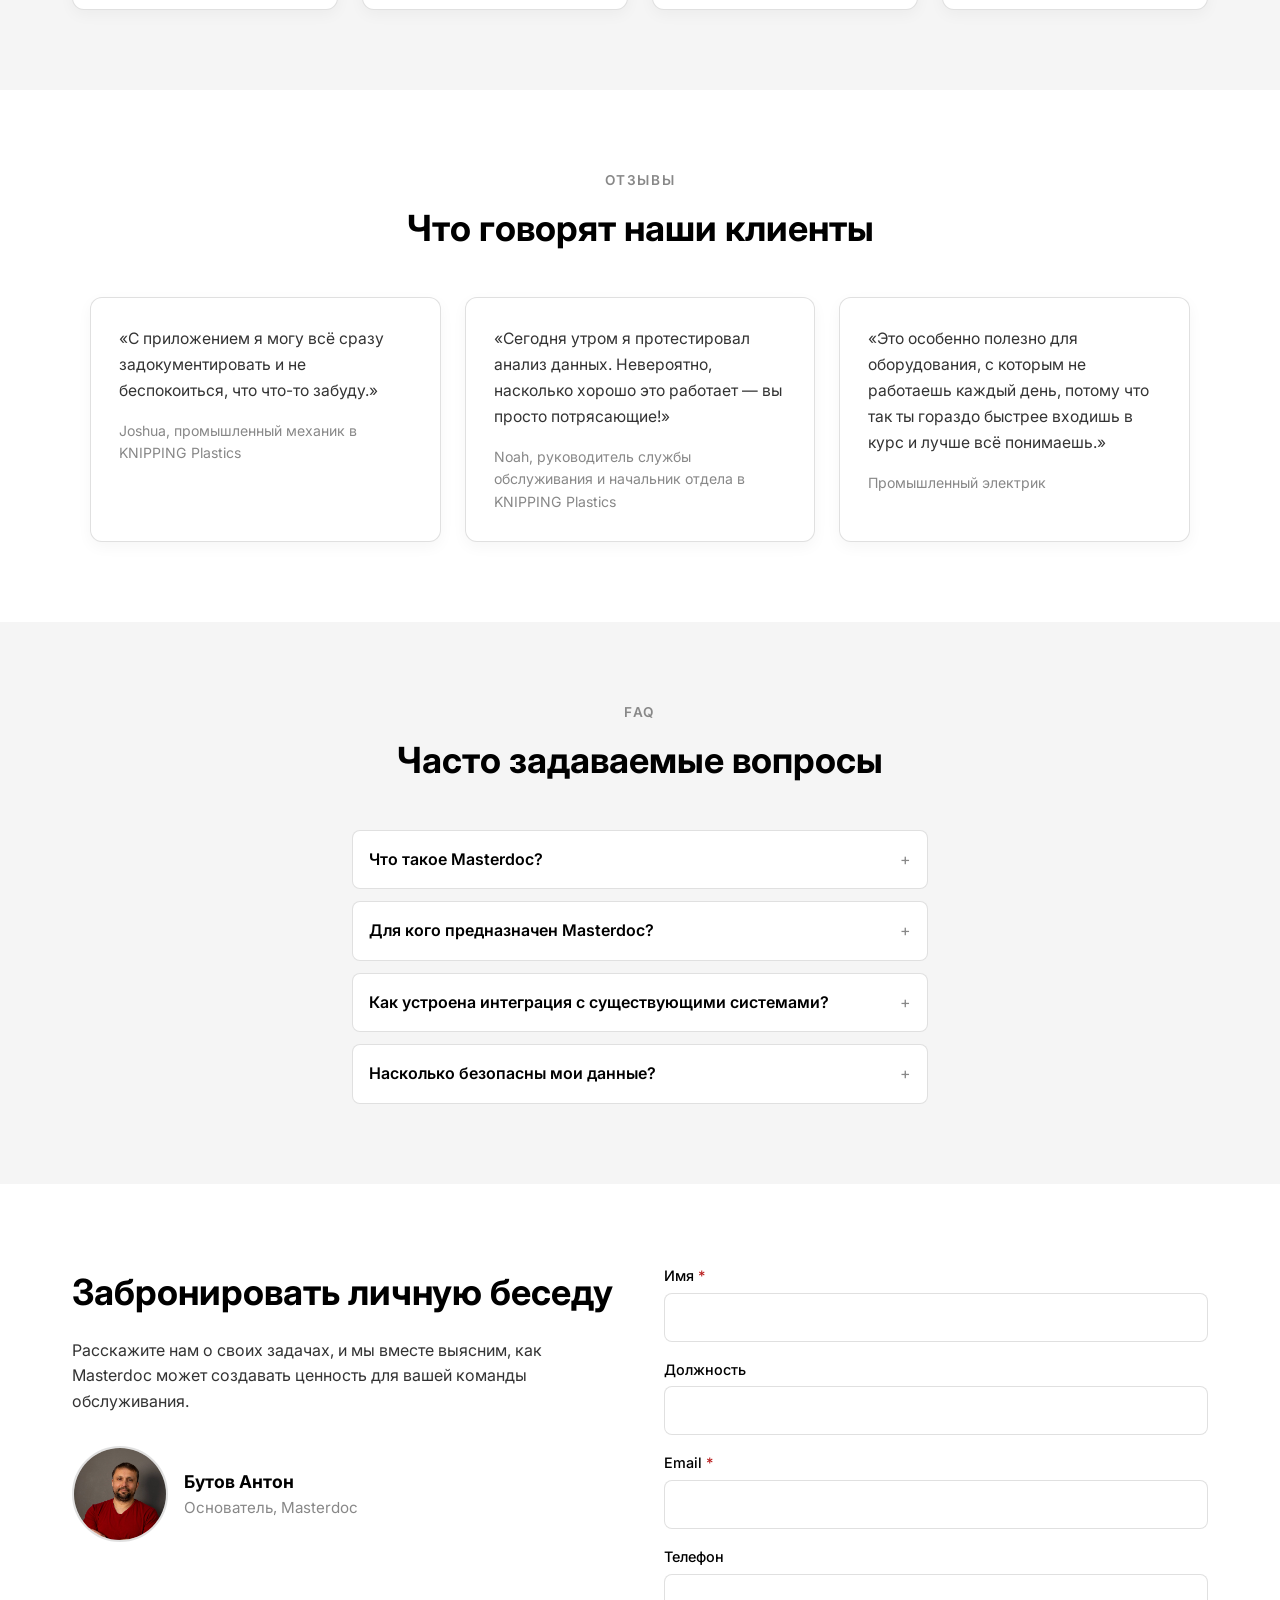
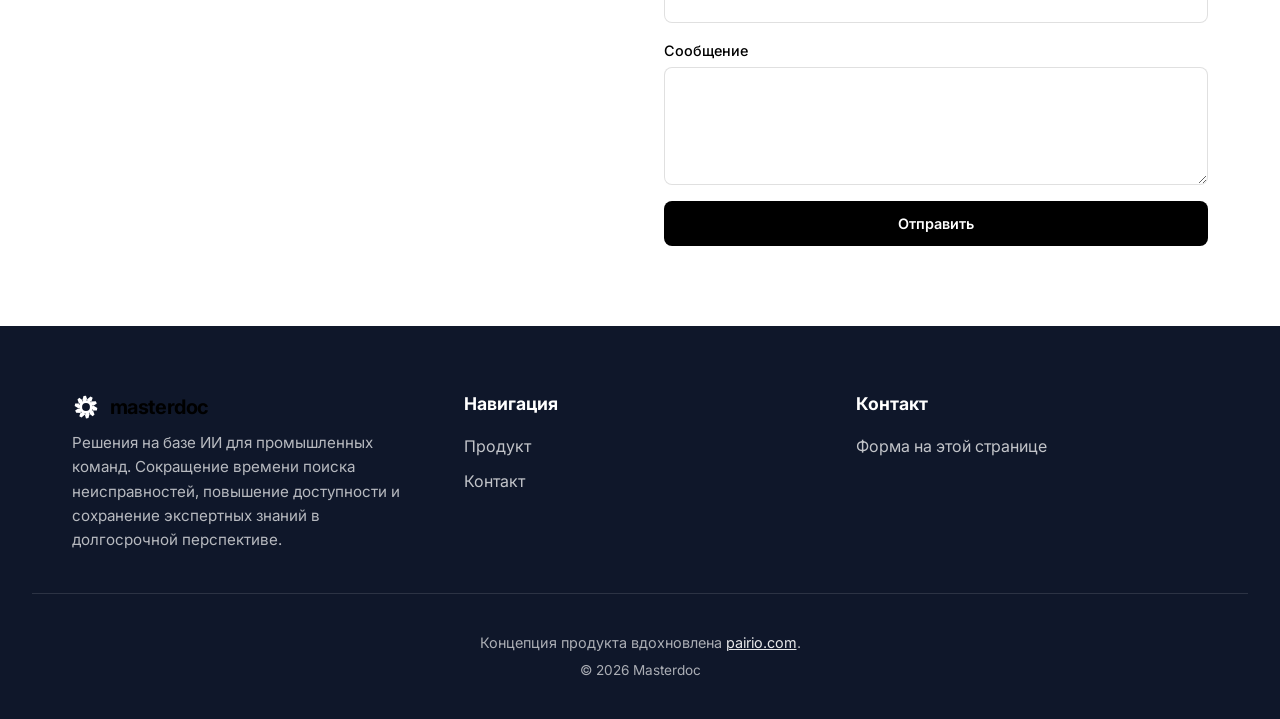
==== commit 2c91c037: "fix(landing): FAQ as native details accordion with sourced answers Co-authored-by: Cursor <cursorage" ====
--- a/landing/index.html
+++ b/landing/index.html
@@ -165,12 +165,24 @@
       <div class="container container-narrow">
         <p class="section-eyebrow">FAQ</p>
         <h2 id="faq-title" class="section-title">Часто задаваемые вопросы</h2>
-        <ul class="faq-questions" role="list">
-          <li>Что такое Masterdoc?</li>
-          <li>Для кого предназначен Masterdoc?</li>
-          <li>Как устроена интеграция с существующими системами?</li>
-          <li>Насколько безопасны мои данные?</li>
-        </ul>
+        <div class="faq">
+          <details class="faq-item">
+            <summary>Что такое Masterdoc?</summary>
+            <p>Наш ИИ-помощник предоставляет информацию, определяет запасные части, создаёт отчёты и анализирует интервалы обслуживания, чтобы ваши специалисты по обслуживанию меньше кликали и больше чинили.</p>
+          </details>
+          <details class="faq-item">
+            <summary>Для кого предназначен Masterdoc?</summary>
+            <p>Для команд обслуживания и ремонта промышленного оборудования. Подходит ли вам сценарий — разберём на демонстрации.</p>
+          </details>
+          <details class="faq-item">
+            <summary>Как устроена интеграция с существующими системами?</summary>
+            <p>Masterdoc плавно интегрируется с распространёнными ERP-системами и системами управления документами. Конкретный контур обсуждается под вашу инфраструктуру.</p>
+          </details>
+          <details class="faq-item">
+            <summary>Насколько безопасны мои данные?</summary>
+            <p>Требования к обработке и хранению данных согласовываются при внедрении. Задайте вопрос через <a href="#contact">форму ниже</a> — подготовим ответ под вашу среду.</p>
+          </details>
+        </div>
       </div>
     </section>
 
--- a/landing/styles.css
+++ b/landing/styles.css
@@ -432,27 +432,6 @@
   }
 }
 
-/* FAQ — только вопросы */
-.faq-questions {
-  list-style: none;
-  padding: 0;
-  margin: 0;
-  max-width: 36rem;
-  margin-left: auto;
-  margin-right: auto;
-}
-
-.faq-questions li {
-  padding: 1rem 0;
-  border-bottom: 1px solid var(--border);
-  font-weight: 500;
-  font-size: 1.05rem;
-}
-
-.faq-questions li:last-child {
-  border-bottom: none;
-}
-
 .challenge-grid {
   display: grid;
   grid-template-columns: repeat(2, 1fr);
@@ -583,6 +562,9 @@
   display: flex;
   flex-direction: column;
   gap: 0.75rem;
+  max-width: 36rem;
+  margin-left: auto;
+  margin-right: auto;
 }
 
 .faq-item {
@@ -618,6 +600,17 @@
   margin: 0 0 1rem;
   color: var(--secondary);
   font-size: 0.95rem;
+}
+
+.faq-item a {
+  color: var(--text);
+  font-weight: 600;
+  text-decoration: underline;
+  text-underline-offset: 0.15em;
+}
+
+.faq-item a:hover {
+  text-decoration-thickness: 2px;
 }
 
 /* Contact */
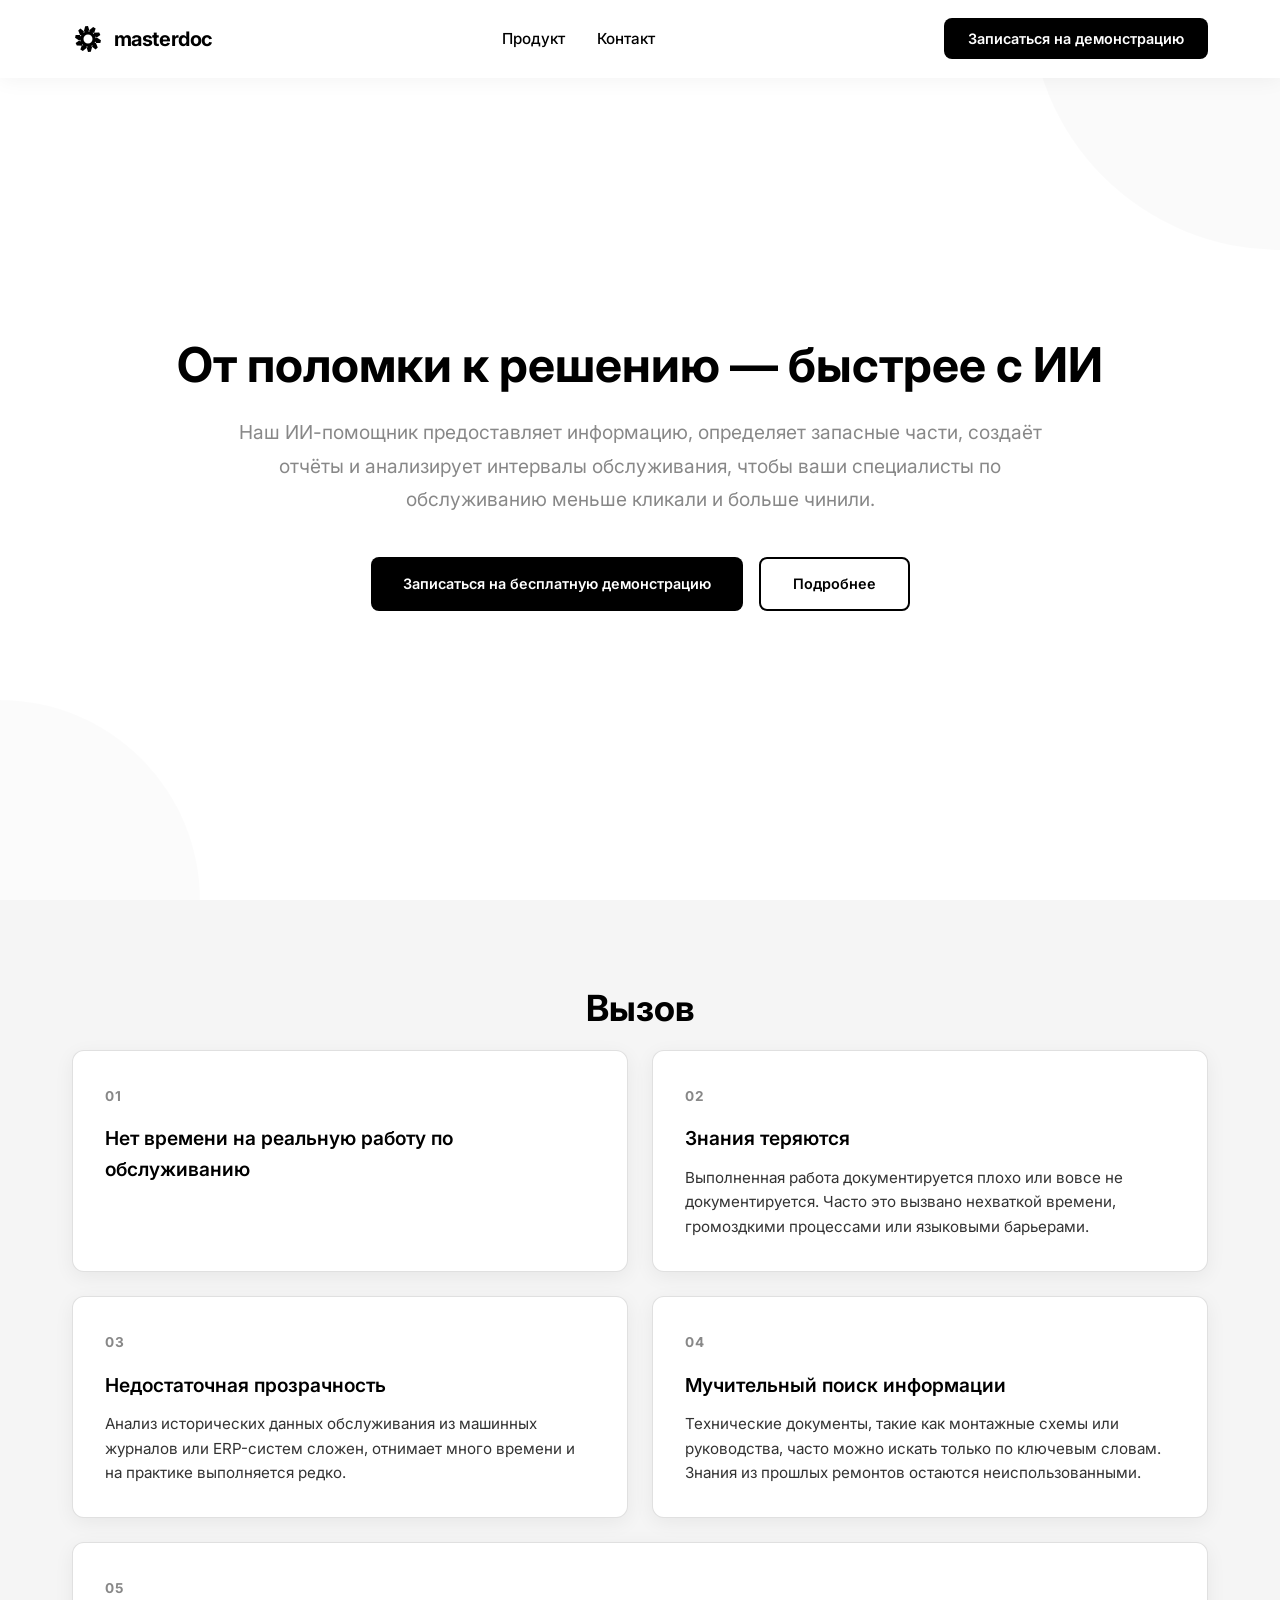
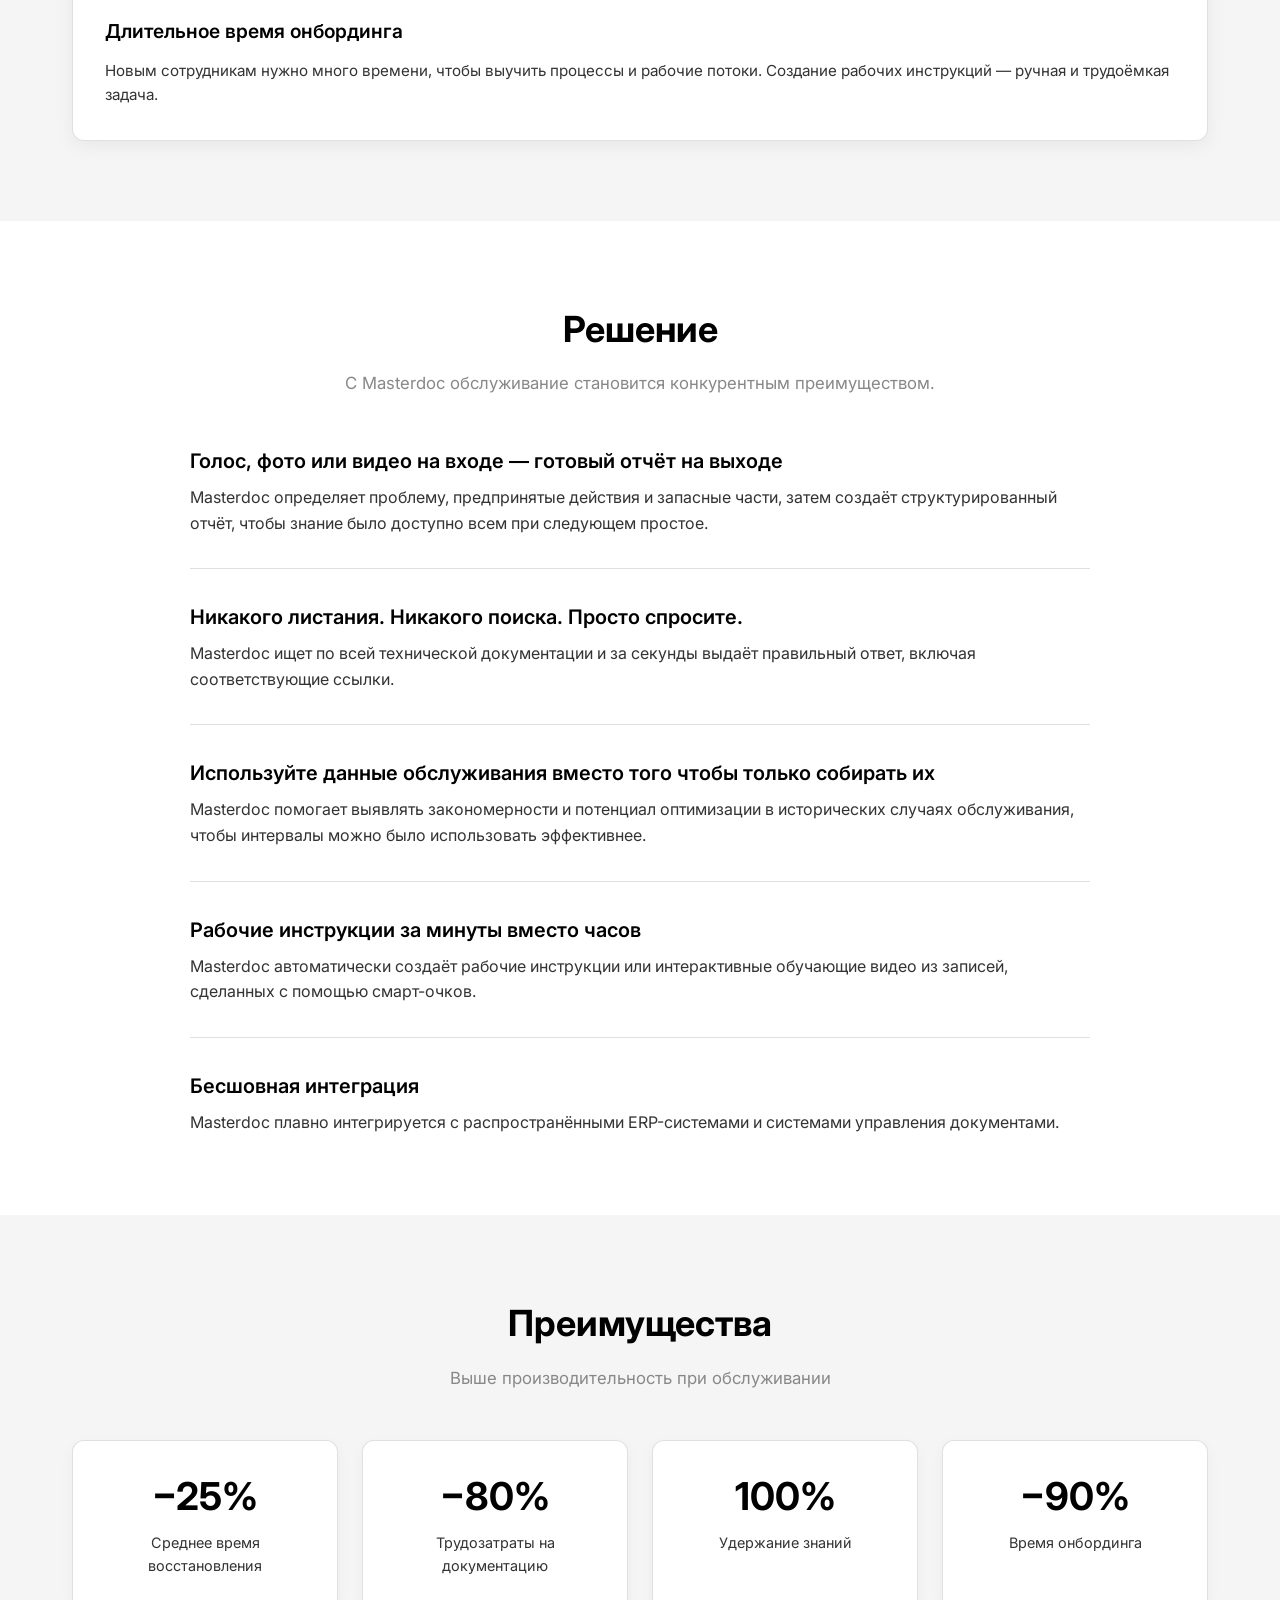
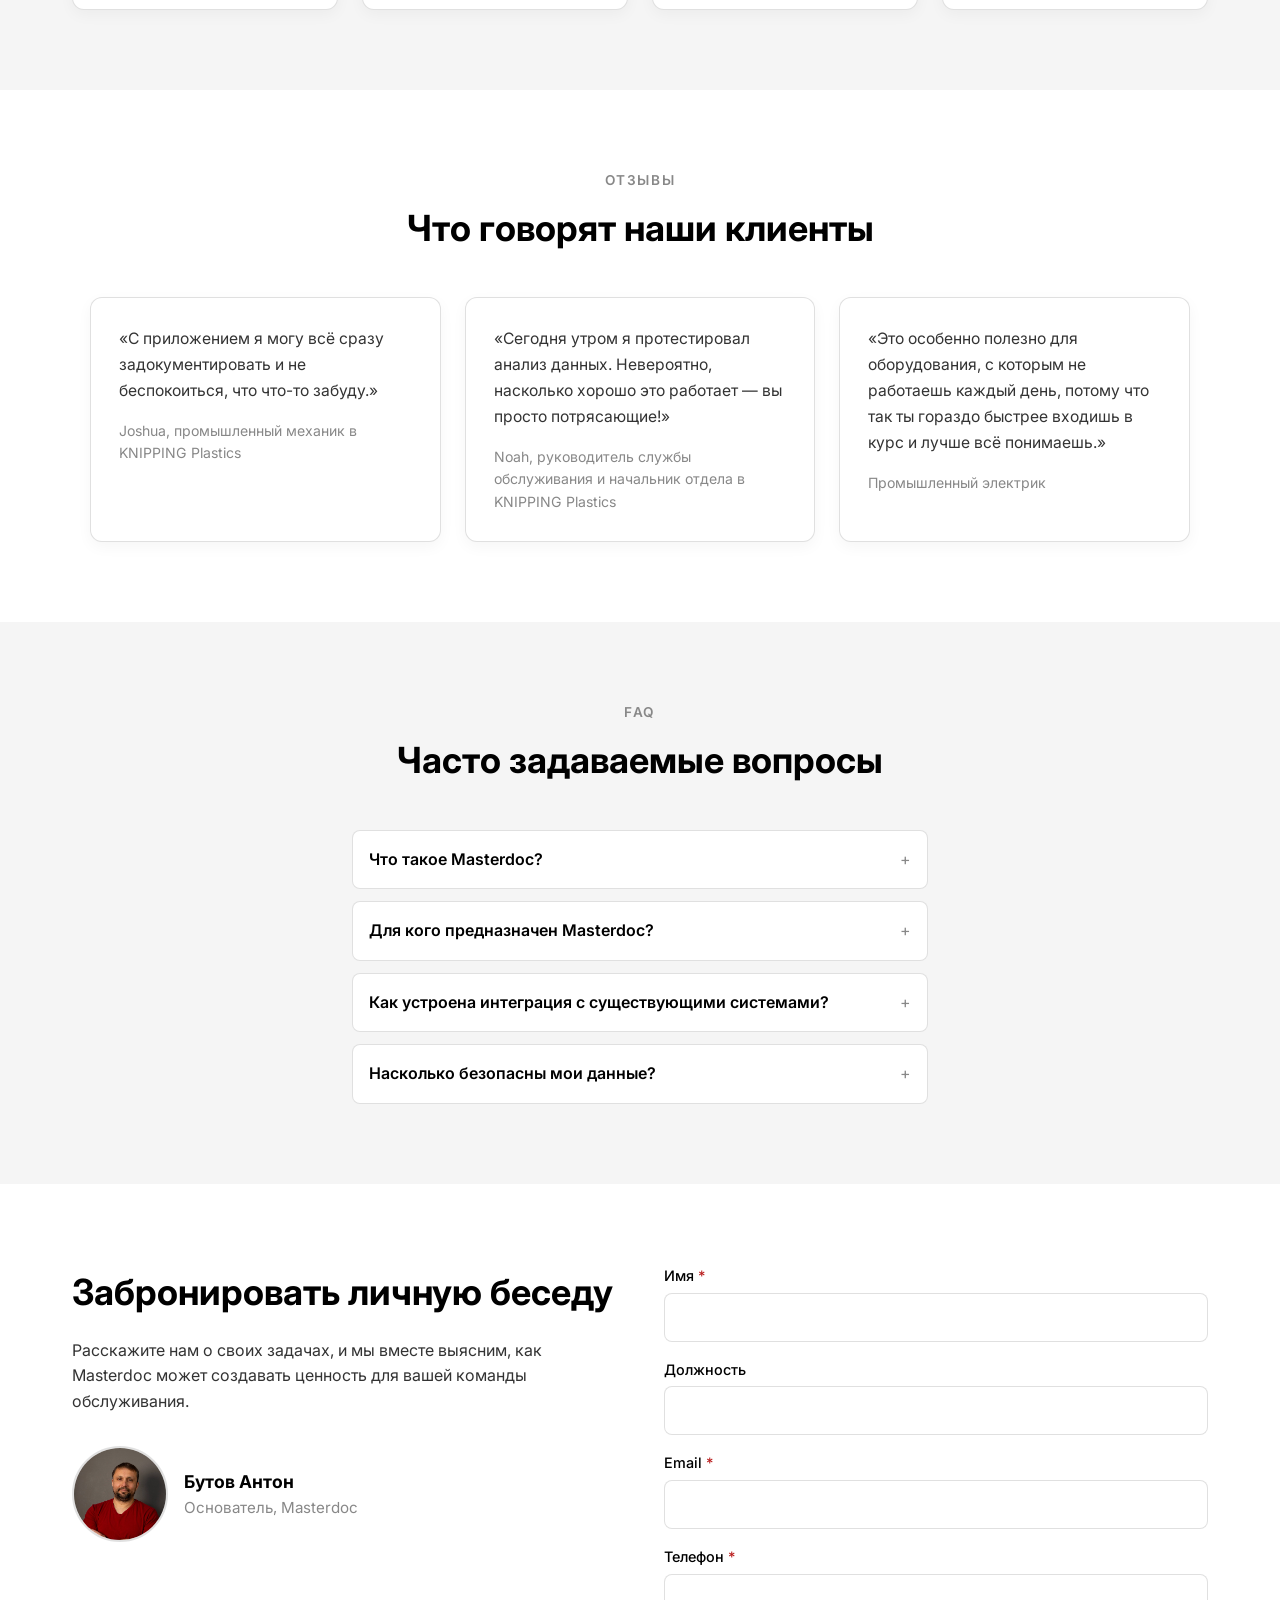
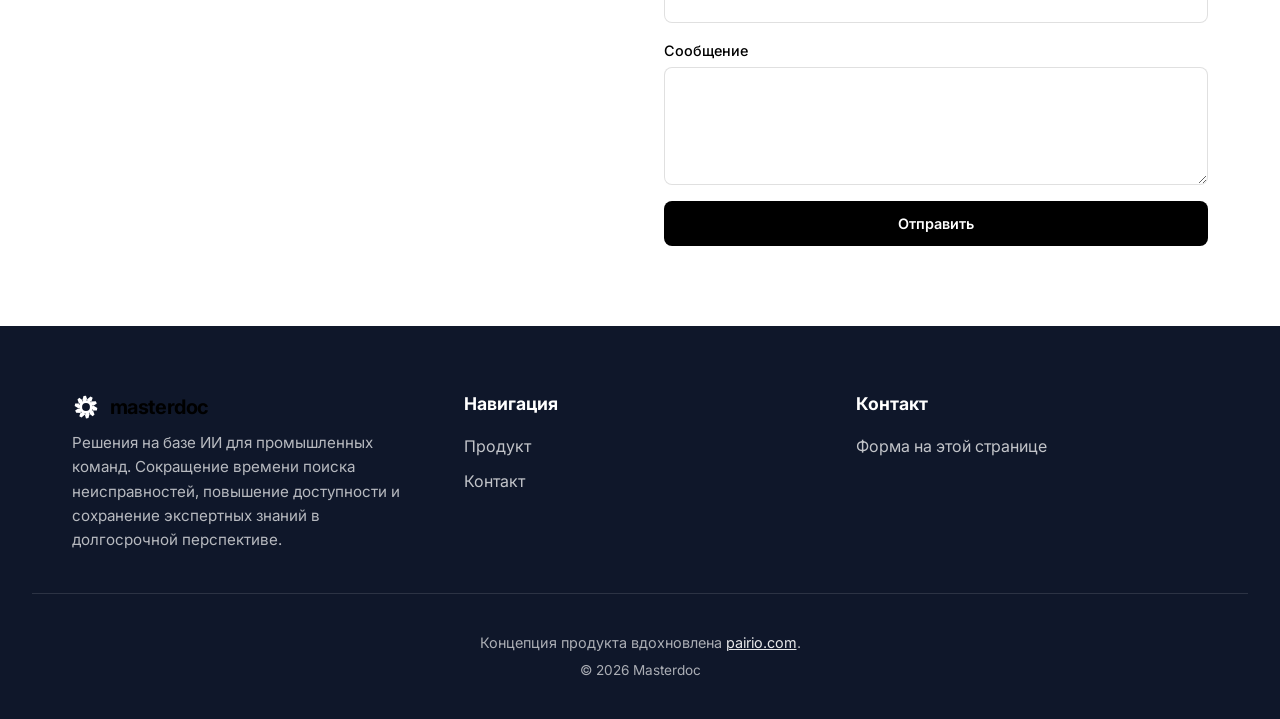
==== commit 8c122fcb: "fix(landing): require phone on contact form Co-authored-by: Cursor <cursoragent@cursor.com>" ====
--- a/landing/index.html
+++ b/landing/index.html
@@ -215,8 +215,8 @@
             <input type="email" name="email" required autocomplete="email">
           </label>
           <label class="form-field">
-            <span>Телефон</span>
-            <input type="tel" name="phone" autocomplete="tel">
+            <span>Телефон <span class="req">*</span></span>
+            <input type="tel" name="phone" required autocomplete="tel">
           </label>
           <label class="form-field">
             <span>Сообщение</span>
